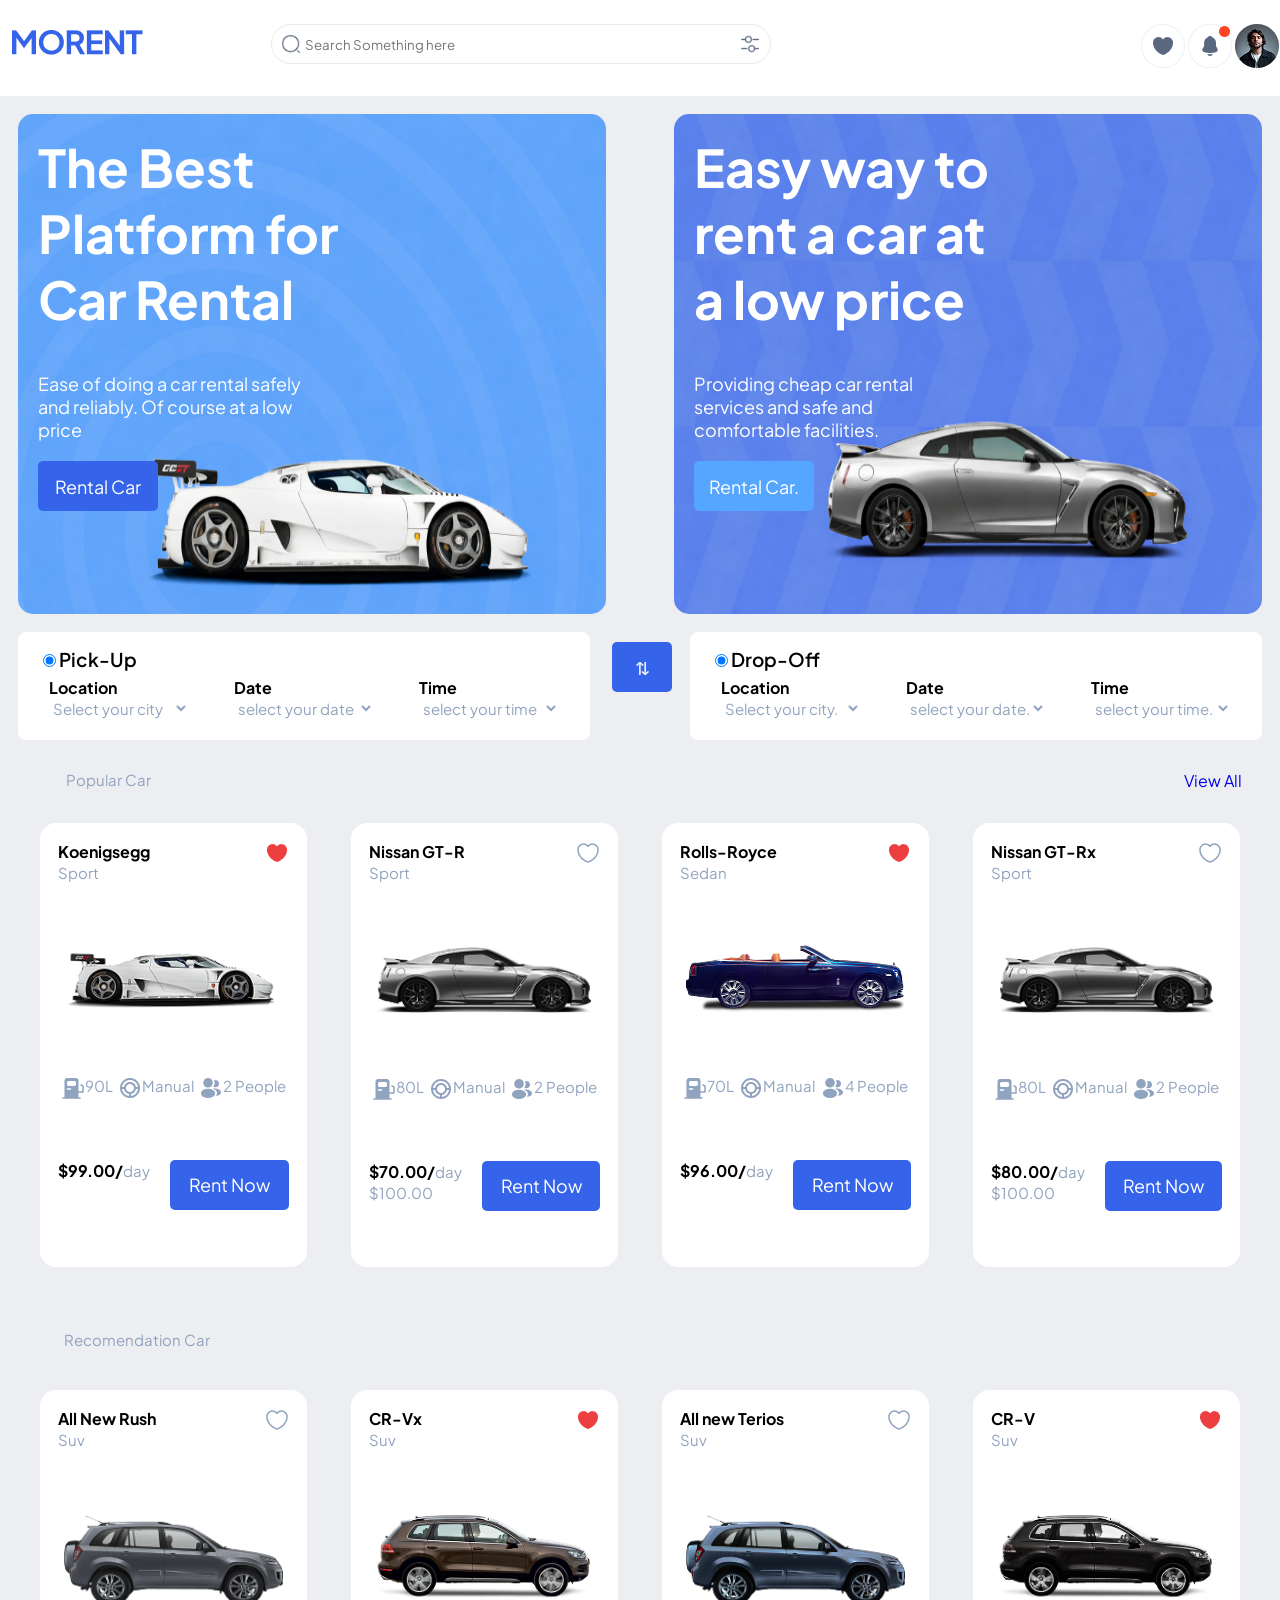
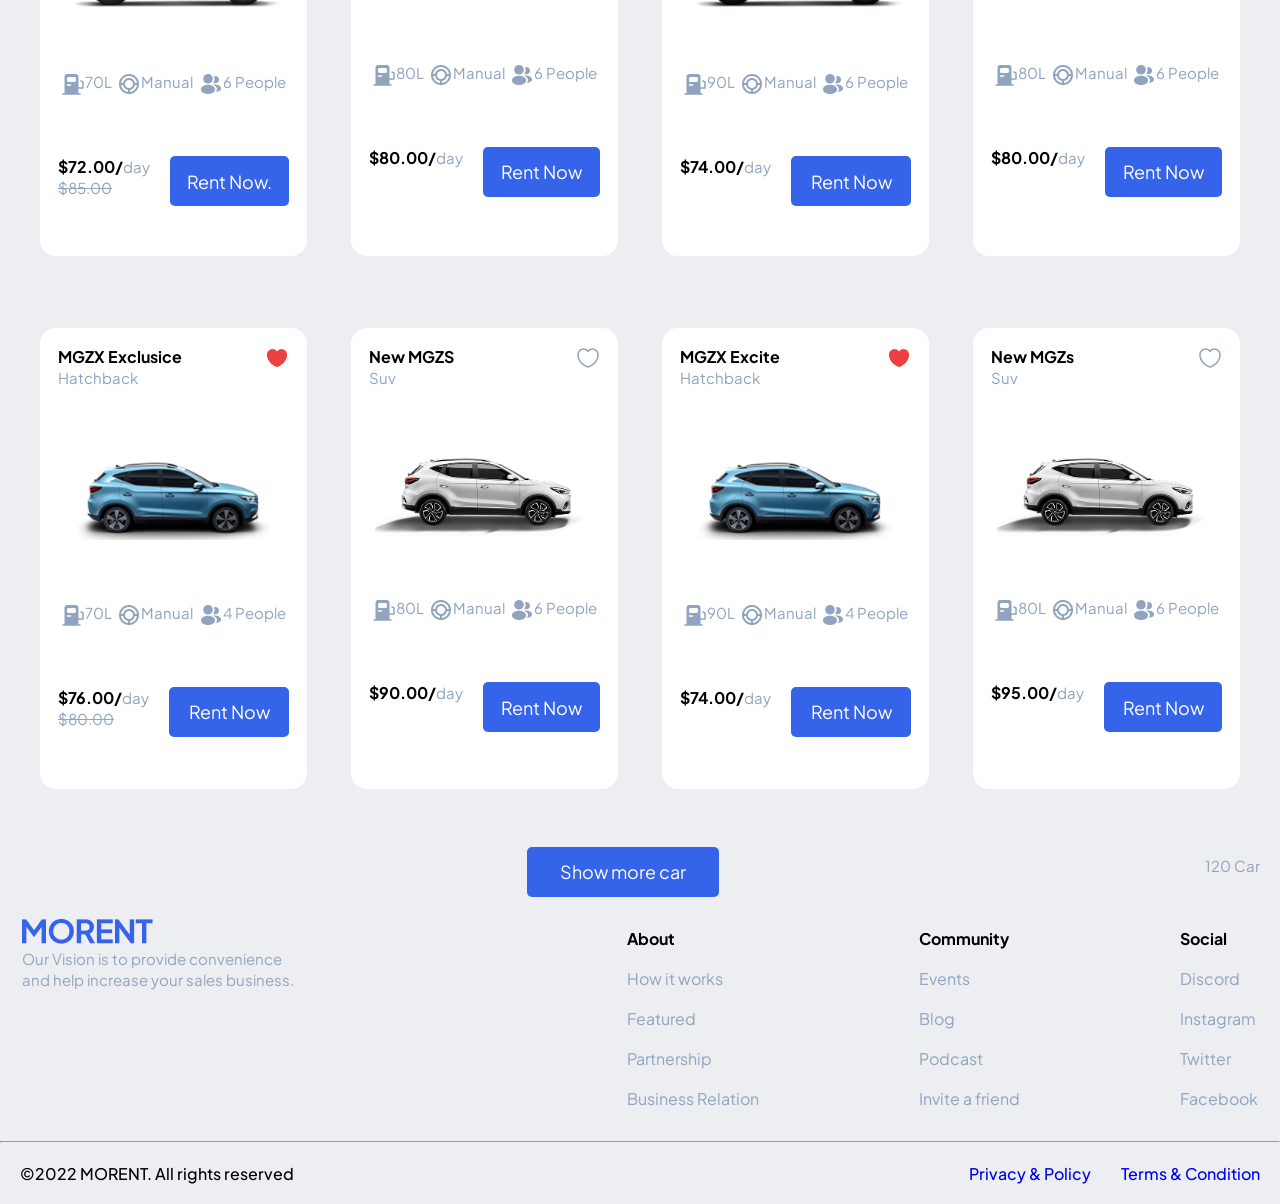
==== index.html @ da480f61 "Adjust mobile logo size and refine layout dimensions for better responsiveness" ====
<!DOCTYPE html>
<html lang="en-us">

<head>
    <meta charset="UTF-8">
    <meta name="viewport" content="width=device-width, initial-scale=1.0">
    <title>Home Car rent</title>
    <link rel="stylesheet" href="styles/style.css">
    <link rel="shortcut icon" href="assets/images/car.png" type="image/png">
</head>

<body>
    <header class="normal-header">
        <div class="logo-container">
            <img src="assets/images/Logo.png" alt="Morrent Logo" height="52%">
            <form action="" class="xform">
                <label for="gsearch"></label>
                <input type="search" class="searchx" name="search" placeholder="Search Something here">
            </form>
        </div>
        <div class="headersubpro">
            <img src="assets/images/Likex.png" alt=" Like icon" class="imgh1">
            <img src="assets/images/Notification.png" alt="Notification icon" class="imgh2">
            <img src="assets/images/Profil.png" alt="Profile icon">
        </div>
    </header>

    <header class="mobile-header">
        <div class="mobile-logo">
            <img src="assets/images/Logo.png" alt="Morrent Logo">
            <img src="assets/images/Profil.png" alt="Profile icon" width="30px">
        </div>
        <form action="" class="xform mobileheadersearch" title="This is for mobile header">
            <label for="gsearch"></label>
            <input type="search" class="searchx" name="search" placeholder="Search Something here">
        </form>

    </header>

    <main>
        <section class="section1">
            <div class="sec1a similar">
                <h3>The Best Platform for Car Rental</h3>
                <p>Ease of doing a car rental safely and reliably. Of course at a low price</p>
                <button type="button">Rental Car</button>
            </div>
            <div class="sec1b similar">
                <h3>Easy way to rent a car at a low price</h3>
                <p>Providing cheap car rental services and safe and comfortable facilities.</p>
                <button type="button">Rental Car.</button>
            </div>
        </section>
        <section class="section2">
            <div class="pickup">
                <form action="">
                    <input type="radio" name="pick-up" id="pickup" checked>
                    <label for="pickup" class="pickdesgn">Pick-Up</label>
                </form>
                <div class="sec2ai">
                    <div class="location">
                        <form action="">
                            <label for="location"><b>Location</b></label><br>
                            <select name="city" class="picklocation" title="pick-up city">
                                <option value="city">Select your city </option>
                                <option value="yde">Yaounde</option>
                                <option value="bda">Bamenda</option>
                                <option value="dla">Douala</option>
                                <option value="eb">Ebolowa</option>
                            </select>
                        </form>
                    </div>
                    <div class="date">
                        <form action="">
                            <label for="date"><b>Date</b></label><br>
                            <select name="date" class="pickdate" title="pick-up date">
                                <option value="">select your date </option>
                            </select>
                        </form>
                    </div>
                    <div class="time">
                        <form action="">
                            <label for="date"><b>Time</b></label><br>
                            <select name="time" class="picktime" title="pick-up time">
                                <option value="">select your time</option>
                            </select>
                        </form>
                    </div>
                </div>
            </div>
            <div class="sec2switch">
                <button type="button">&#x21C5;</button>
            </div>
            <div class="drop-off" title="This is drop-off">
                <form action="">
                    <input type="radio" name="drop-off" id="drop-off" checked>
                    <label for="drop-off" class="pickdesgn">Drop-Off</label>
                </form>
                <div class="sec2aii">
                    <div class="location">
                        <form action="">
                            <label for="location"><b>Location</b></label><br>
                            <select name="city" class="picklocation" title="Drop-Off city">
                                <option value="city">Select your city.</option>
                                <option value="baf">Bafoussam</option>
                                <option value="mar">Maroua</option>
                                <option value="gar">Garoua</option>
                                <option value="buea">Buea</option>
                            </select>
                        </form>
                    </div>
                    <div class="dropfield">
                        <form action="">
                            <label for="date"><b>Date</b></label><br>
                            <select name="date" class="pickdate" title="Drop-Off date">
                                <option value="">select your date.</option>
                            </select>
                        </form>
                    </div>
                    <div class="dropfield">
                        <form action="">
                            <label for="date"><b>Time</b></label><br>
                            <select name="time" class="picktime" title="Drop-Off time">
                                <option value="">select your time.</option>
                            </select>
                        </form>
                    </div>
                </div>
            </div>
        </section>

        <section class="popularcars">
            <div class="popularheader">
                <p id="pop-header">Popular Car</p>
                <a href="#" target="_self" rel="noopener noreferrer">View All</a>
            </div>
            <div class="car-container">
                <div class="cardesign car-one">
                    <div class="carhdesign  carheader">
                        <p><b>Koenigsegg</b> <br> <span>Sport</span></p>
                        <img src="assets/images/heart.png" alt="heart icon" height="100%">
                    </div>
                    <img src="assets/images/cary.png" alt="Koenigsegg sport car" class="carimg">
                    <div class="carspec" title="Spesification for Koenigsegg sport car">
                        <div> <img src="assets/images/gas-station.png" alt="gas station for Koenigsegg sport car"><span>
                                90L</span></div>
                        <div><img src="assets/images/manualicon.png" alt="manual for Koenigsegg sport car"><span>
                                Manual</span>
                        </div>
                        <div><img src="assets/images/profile-2user.png"
                                alt="profile-user for Koenigsegg sport car"><span>2
                                People</span></div>
                    </div>
                    <div class="carprice">
                        <p><b>&dollar;99.00/</b><span>day</span></p>
                        <button type="button">Rent Now</button>
                    </div>
                </div>

                <div class="cardesign car-two">
                    <div class="carhdesign carheader-one">
                        <p><b>Nissan GT-R </b><br> <span>Sport</span></p>
                        <img src="assets/images/Like.png" alt="Like icon for Nissan Car" height="100%">
                    </div>
                    <img src="assets/images/Car (1).png" alt="Nissan GT-R sport car" class="carimg">
                    <div class="carspec" title="Spesification for Nissan GT-R car">
                        <div> <img src="assets/images/gas-station.png" alt="gas station for Nissan GT-R car"><span>
                                80L</span></div>
                        <div><img src="assets/images/manualicon.png" alt="manual for Nissan GT-R car"><span>
                                Manual</span>
                        </div>
                        <div><img src="assets/images/profile-2user.png" alt="profile-user for Nissan GT-R car"><span>2
                                People</span></div>
                    </div>
                    <div class="carprice" data-price="70">
                        <p><b>&dollar;70.00/</b><span>day <br> &dollar;100.00</span></p>
                        <button type="button">Rent Now</button>
                    </div>
                </div>

                <div class="cardesign car-three">
                    <div class="carhdesign carheader-three">
                        <p><b>Rolls-Royce</b> <br> <span>Sedan</span></p>
                        <img src="assets/images/heart.png" alt="heart icon" height="100%">
                    </div>
                    <img src="assets/images/Car.png" alt="Rolls-Royce car" class="carimg">
                    <div class="carspec" title="Spesification for Rolls-Royce car">
                        <div> <img src="assets/images/gas-station.png" alt="gas station for Rolls-Royce car"><span>
                                70L</span></div>
                        <div><img src="assets/images/manualicon.png" alt="manual for Rolls-Royce car"><span>
                                Manual</span>
                        </div>
                        <div><img src="assets/images/profile-2user.png" alt="profile-user for Rolls-Royce car"><span>4
                                People</span></div>
                    </div>
                    <div class="carprice">
                        <p><b>&dollar;96.00/</b><span>day</span></p>
                        <button type="button">Rent Now</button>
                    </div>
                </div>

                <div class="cardesign car-four">
                    <div class="carhdesign carheader-four">
                        <p><b>Nissan GT-Rx </b><br> <span>Sport</span></p>
                        <img src="assets/images/Like.png" alt="Like for x icon" height="100%">
                    </div>
                    <img src="assets/images/Car (1).png" alt="Nissan GT-Rx sport car" class="carimg">
                    <div class="carspec" title="Spesification for Nissan GT-Rx">
                        <div> <img src="assets/images/gas-station.png" alt="gas station for Nissan GT-Rx"><span>
                                80L</span></div>
                        <div><img src="assets/images/manualicon.png" alt="manual for Nissan GT-Rx"><span>
                                Manual</span>
                        </div>
                        <div><img src="assets/images/profile-2user.png" alt="profile-user for Nissan GT-Rx"><span>2
                                People</span></div>
                    </div>
                    <div class="carprice" data-price="80">
                        <p><b>&dollar;80.00/</b><span>day <br> &dollar;100.00</span></p>
                        <button type="button">Rent Now</button>
                    </div>
                </div>

            </div>
        </section>

        <section class="recomendation-car">
            <p id="rec-header"><span>Recomendation Car</span></p>
            <div class="rec-carcontainer">
                <div class="cardesign car-five">
                    <div class="carhdesign carheader-five">
                        <p><b>All New Rush </b><br> <span>Suv</span></p>
                        <img src="assets/images/Like.png" alt="Like Rush Car" height="100%">
                    </div>
                    <div class="metax">
                        <img src="assets/images/Car (2).png" alt="All New Rush car" class="carimg">
                        <div class="carspec" title="Spesification for All New Rush">
                            <div> <img src="assets/images/gas-station.png" alt="gas station for All New Rush"><span>
                                    70L</span></div>
                            <div><img src="assets/images/manualicon.png" alt="manual for All New Rush"><span>
                                    Manual</span>
                            </div>
                            <div><img src="assets/images/profile-2user.png" alt="profile-user for All New Rush"><span>6
                                    People</span></div>
                        </div>
                    </div>

                    <div class="carprice">
                        <p><b>&dollar;72.00/</b><span>day <br><del>&dollar;85.00</del></span></p>
                        <button type="button">Rent Now.</button>
                    </div>
                </div>

                <div class="cardesign car-six">
                    <div class="carhdesign carheader-six">
                        <p><b>CR-Vx</b> <br> <span>Suv</span></p>
                        <img src="assets/images/heart.png" alt="Like CR-Vx Car" height="100%">
                    </div>
                    <div class="metax">
                        <img src="assets/images/Car (3).png" alt="CR-Vx car" class="carimg">
                        <div class="carspec" title="Spesification for CR-Vx">
                            <div> <img src="assets/images/gas-station.png" alt="gas station for CR-Vx"><span>
                                    80L</span></div>
                            <div><img src="assets/images/manualicon.png" alt="manual for CR-Vx"><span>
                                    Manual</span>
                            </div>
                            <div><img src="assets/images/profile-2user.png" alt="profile-user for CR-Vx"><span>6
                                    People</span></div>
                        </div>
                    </div>
                    <div class="carprice" data-price="80">
                        <p><b>&dollar;80.00/</b><span>day</span></p>
                        <button type="button">Rent Now</button>
                    </div>
                </div>

                <div class="cardesign car-seven">
                    <div class="carhdesign carheader-seven">
                        <p><b>All new Terios</b><br> <span>Suv</span></p>
                        <img src="assets/images/Like.png" alt="Like All New Terios Car" height="100%">
                    </div>
                    <div class="metax">
                        <img src="assets/images/Car (4).png" alt="CR-V car" class="carimg">
                        <div class="carspec" title="Spesification for All new Terios">
                            <div> <img src="assets/images/gas-station.png" alt="gas station for All new Terios"><span>
                                    90L</span></div>
                            <div><img src="assets/images/manualicon.png" alt="manual for All new Terios"><span>
                                    Manual</span>
                            </div>
                            <div><img src="assets/images/profile-2user.png"
                                    alt="profile-user for All new Terios"><span>6
                                    People</span></div>
                        </div>
                    </div>
                    <div class="carprice" data-price="74">
                        <p><b>&dollar;74.00/</b><span>day</span></p>
                        <button type="button">Rent Now</button>
                    </div>
                </div>

                <div class="cardesign car-eight">
                    <div class="carhdesign carheader-eight">
                        <p><b>CR-V </b><br> <span>Suv</span></p>
                        <img src="assets/images/heart.png" alt="Like Rush Car" height="100%">
                    </div>
                    <div class="metax">
                        <img src="assets/images/Car (5).png" alt="CR-V car" class="carimg">
                        <div class="carspec" title="Spesification for CR-V">
                            <div> <img src="assets/images/gas-station.png" alt="gas station for CR-V"><span>
                                    80L</span></div>
                            <div><img src="assets/images/manualicon.png" alt="manual for CR-V"><span>
                                    Manual</span>
                            </div>
                            <div><img src="assets/images/profile-2user.png" alt="profile-user for CR-V"><span>6
                                    People</span></div>
                        </div>
                    </div>
                    <div class="carprice">
                        <p><b>&dollar;80.00/</b><span>day</span></p>
                        <button type="button">Rent Now</button>
                    </div>
                </div>

                <div class="cardesign car-nine">
                    <div class="carhdesign carheader-nine">
                        <p><b>MGZX Exclusice</b> <br> <span>Hatchback</span></p>
                        <img src="assets/images/heart.png" alt="Like MGZX Car" height="100%">
                    </div>
                    <div class="metax">
                        <img src="assets/images/Car (6).png" alt="MGZX car" class="carimg">
                        <div class="carspec" title="Spesification for MGZX Exclusice">
                            <div> <img src="assets/images/gas-station.png" alt="gas station for MGZX Exclusice"><span>
                                    70L</span></div>
                            <div><img src="assets/images/manualicon.png" alt="manual for MGZX Exclusice"><span>
                                    Manual</span>
                            </div>
                            <div><img src="assets/images/profile-2user.png"
                                    alt="profile-user for MGZX Exclusice"><span>4
                                    People</span></div>
                        </div>
                    </div>
                    <div class="carprice">
                        <p><b>&dollar;76.00/</b><span>day <br><del>&dollar;80.00</del></span></p>
                        <button type="button">Rent Now</button>
                    </div>
                </div>

                <div class="cardesign car-ten">
                    <div class="carhdesign carheader-ten">
                        <p><b>New MGZS </b><br> <span>Suv</span></p>
                        <img src="assets/images/Like.png" alt="Like New MGZS Car" height="100%">
                    </div>
                    <div class="metax">
                        <img src="assets/images/Car (7).png" alt="New MGZS car" class="carimg">
                        <div class="carspec" title="Spesification for New MGZS">
                            <div> <img src="assets/images/gas-station.png" alt="gas station for New MGZS"><span>
                                    80L</span></div>
                            <div><img src="assets/images/manualicon.png" alt="manual for New MGZS"><span>
                                    Manual</span>
                            </div>
                            <div><img src="assets/images/profile-2user.png" alt="profile-user for New MGZS"><span>6
                                    People</span></div>
                        </div>
                    </div>
                    <div class="carprice" data-price="90">
                        <p><b>&dollar;90.00/</b><span>day</span></p>
                        <button type="button">Rent Now</button>
                    </div>
                </div>

                <div class="cardesign car-eleven">
                    <div class="carhdesign carheader-eleven">
                        <p><b>MGZX Excite</b><br> <span>Hatchback</span></p>
                        <img src="assets/images/heart.png" alt="Like MGZS excite Car" height="100%">
                    </div>
                    <div class="metax">
                        <img src="assets/images/Car (6).png" alt="MGZS excite car" class="carimg">
                        <div class="carspec" title="Spesification for MGZX Excite">
                            <div> <img src="assets/images/gas-station.png" alt="gas station for MGZX Excite"><span>
                                    90L</span></div>
                            <div><img src="assets/images/manualicon.png" alt="manual for MGZX Excite"><span>
                                    Manual</span>
                            </div>
                            <div><img src="assets/images/profile-2user.png" alt="profile-user for MGZX Excite"><span>4
                                    People</span></div>
                        </div>
                    </div>
                    <div class="carprice">
                        <p><b>&dollar;74.00/</b><span>day</span></p>
                        <button type="button">Rent Now</button>
                    </div>
                </div>

                <div class="cardesign car-twelve">
                    <div class="carhdesign carheader-twelve">
                        <p><b>New MGZs</b><br> <span>Suv</span></p>
                        <img src="assets/images/Like.png" alt="Like New MGZs Car" height="100%">
                    </div>
                    <div class="metax">
                        <img src="assets/images/Car (7).png" alt="New MGZs car" class="carimg">
                        <div class="carspec" title="Spesification for New MGZs">
                            <div> <img src="assets/images/gas-station.png" alt="gas station for New MGZs"><span>
                                    80L</span></div>
                            <div><img src="assets/images/manualicon.png" alt="manual for New MGZs"><span>
                                    Manual</span>
                            </div>
                            <div><img src="assets/images/profile-2user.png" alt="profile-user for New MGZs"><span>6
                                    People</span></div>
                        </div>
                    </div>

                    <div class="carprice" data-price="95">
                        <p><b>&dollar;95.00/</b><span>day</span></p>
                        <button type="button">Rent Now</button>
                    </div>
                </div>
            </div>

            <div class="showcars">
                <p></p>
                <button type="button" id="detail-btn">Show more car</button>
                <p><span>120 Car</span></p>
            </div>
        </section>
    </main>

    <footer>
        <section class="part1">
            <div class="icon">
                <img src="assets/images/Logo.png" alt="footer Morrent Logo">
                <p><span>Our Vision is to provide convenience <br> and help increase your sales business.</span></p>
            </div>
            <div class="footernav">
                <div class="about community">
                    <h4>About</h4>
                    <ul>
                        <li><a href="#">How it works</a></li>
                        <li><a href="#">Featured</a></li>
                        <li><a href="#">Partnership</a></li>
                        <li><a href="#">Business Relation</a></li>
                    </ul>
                </div>

                <div class="community">
                    <h4>Community</h4>
                    <ul>
                        <li><a href="#">Events</a></li>
                        <li><a href="#">Blog</a></li>
                        <li><a href="#">Podcast</a></li>
                        <li><a href="#">Invite a friend</a></li>
                    </ul>
                </div>

                <div class="social community">
                    <h4>Social</h4>
                    <ul>
                        <li><a href="#">Discord</a></li>
                        <li><a href="#">Instagram</a></li>
                        <li><a href="#">Twitter</a></li>
                        <li><a href="#">Facebook</a></li>
                    </ul>
                </div>
            </div>
        </section>
        <hr>
        <section class="last">
            <div class="copyright">
                <p>&copy;2022 MORENT. All rights reserved</p>
            </div>
            <div class="privacy" id="footerprivacy">
                <ul>
                    <li><a href="#">Privacy &amp; Policy</a></li>
                    <li><a href="#">Terms &amp; Condition</a></li>
                </ul>
            </div>
        </section>
        <section class="mobilecopyright">
             <div class="mcopy">
                <p>&copy;2022 MORENT. All rights reserved.</p>
            </div>
        </section>

    </footer>
</body>

</html>
---- styles/style.css ----
@import url("https://fonts.googleapis.com/css2?family=Plus+Jakarta+Sans:ital,wght@0,200..800;1,200..800&display=swap");

* {
  margin: 0;
  padding: 0;
  font-family: "Plus Jakarta Sans", sans-serif;
}

body {
  background-color: #eceef1;
}

.normal-header {
  background-color: #fff;
  display: flex;
  padding: 24px 12px;
  justify-content: space-between;
  position: fixed;
  width: 99%;
  top: 0;
}

.mobile-header {
  display: none;
  background-color: #fff;
  padding: 24px 12px;
  justify-content: space-between;
  position: fixed;
  width: 100%;
  top: 0;
}

a {
  text-decoration: none;
}

.logo-container {
  display: flex;
  gap: 8rem;
}

.logo-container img {
  margin-top: 6px;
  cursor: pointer;
}

.headersubpro img {
  cursor: pointer;
}

.searchx {
  width: 500px;
  background-image: url("../assets/images/search-normal.png"), url("../assets/images/filter.png");
  background-repeat: no-repeat, no-repeat;
  background-position: 9px center, right 10px center;
  background-size: 20px;
  height: 40px;
  padding: 15px 15px 15px 33px;
  border-radius: 70px;
  border: 1px solid #ece8e9;
}

main {
  margin-top: 6rem;
}

.section1 {
  display: flex;
  width: 100%;
  gap: 2rem;
  color: white;
}

.sec1a {
  background: url("../assets/images/avert.png") no-repeat;
}

.sec1b {
  background: url("../assets/images/advert.png") no-repeat;
}

.similar {
  background-size: 100% 100%;
  height: 500px;
  width: 50%;
  border-radius: 15px;
  margin: 18px;
}

.similar h3 {
  font-size: 52px;
  width: 54%;
  padding: 20px;
}

.similar p {
  width: 48%;
  font-size: 18px;
  padding: 20px;
}

button {
  font-size: 18px;
  background-color: #3563e9;
  border: none;
  border-radius: 5px;
  height: 50px;
  width: 120px;
  color: white;
  margin-left: 20px;
  cursor: pointer;
}

.sec2switch button {
  width: 60px;
  margin-top: 10px;
  margin-left: 4px;
}

.sec1b button {
  background-color: #54a6ff;
}

.section2 {
  display: flex;
  justify-content: space-between;
}

.sec2ai,
.sec2aii {
  display: flex;
  justify-content: space-between;
  padding: 6px;
}

.pickup,
.drop-off {
  background-color: #fff;
  border-radius: 8px;
  width: 45%;
  padding: 15px 25px;
  margin: 0 18px;
}

.pickdesgn {
  font-weight: 600;
  font-size: 19px;
}

.drop-off select,
.pickup select {
  border: none;
  background-color: #fff;
  color: #90a3bf;
  font-size: 15px;
  width: 140px;
}

span {
  color: #90a3bf;
  font-size: 15px;
}

.popularheader {
  display: flex;
  justify-content: space-between;
  margin: 30px 38px -8px 2px;
}

.popularheader p {
  color: #90a3bf;
  font-size: 15px;
}

.rec-carcontainer,
.car-container {
  display: grid;
  grid-template-columns: 25% 25% 25% 25%;
  margin: 18px;
}

#pop-header,
#rec-header {
  margin: 0 4rem;
}

.cardesign {
  background-color: #fff;
  margin: 22px;
  padding: 18px;
  border-radius: 16px;
  height: 80%;
}

.carhdesign {
  display: flex;
  justify-content: space-between;
}

.carprice {
  display: flex;
  justify-content: space-between;
  padding: 60px 0;
}

.carimg {
  display: grid;
  margin: auto;
  padding: 27% 0;
  width: 95%;
}

.carspec {
  display: flex;
  margin: auto;
  justify-content: space-between;
}

.carspec div {
  display: flex;
  margin: auto;
}

.showcars {
  margin: 0 20px;
  display: flex;
  justify-content: space-between;
}

#detail-btn {
  width: 12rem;
  margin-top: -8px;
}

footer .part1 {
  display: flex;
  margin: 22px;
  justify-content: space-between;
}

.footernav {
  display: flex;
  gap: 10rem;
  line-height: 40px;
}

li {
  list-style: none;
}

.community li a:active,
.community li a:hover,
.community li a:link,
.community li a:visited {
  color: #90a3bf;
}

footer .last {
  display: flex;
  justify-content: space-between;
  margin: 20px;
  font-weight: 500;
}

.privacy ul {
  display: flex;
  gap: 30px;
}

.privacy li a:active,
.privacy li a:visited {
  color: #000;
}

.mobilecopyright {
  display: none;
}

@media (max-width: 768px) {
  .normal-header,
  .copyright,
  .section1 .sec1b {
    display: none;
  }

  .mobile-logo {
    display: flex;
    justify-content: space-between;
    padding: 8px 18px;
  }

  .mobile-logo img {
    height: 20px;
    padding: 8px 0;
  }

  .mobile-header {
    display: inline;
    padding: 14px 8px;
  }

  .xform {
    display: flex;
    width: 100%;
    margin: auto;
    justify-content: center;
  }

  .searchx {
    width: 90%;
    border-radius: 8px;
  }

  .drop-off select,
  .pickup select,
  span {
    font-size: 14px;
  }

  .similar {
    height: 320px;
    width: 95%;
    border-radius: 15px;
    margin: 1 auto;
    margin-top: 3rem;
  }

  .similar h3 {
    font-size: 32px;
    line-height: 31px;
    width: 93%;
  }

  .similar p {
    font-size: 15px;
    width: 92%;
  }

  .section2 {
    display: grid;
    justify-content: center;
    width: 100%;
  }

  .pickup,
  .drop-off {
    border-radius: 8px;
    width: 92%;
    padding: 15px 12px;
    margin: 1px auto;
    overflow: hidden;
  }

  .sec2switch button {
    display: block;
    width: 60px;
    margin: auto;
  }

  footer .part1 {
    display: grid;
    margin: 22px;
  }

  .footernav {
    display: grid;
    grid-template-columns: 50% 50%;
    line-height: 30px;
    gap: 10px 30px;
  }

  .popularcars {
    width: 100%;
    overflow-x: scroll;
    height: 61vh;
    overflow-y: hidden;
  }

  .car-container {
    width: 1500px;
    overflow-x: scroll;
  }

  .car-container .cardesign {
    height: 75%;
  }

  .rec-carcontainer {
    display: grid;
    grid-template-columns: 100%;
  }

  .metax {
    display: grid;
    grid-template-columns: 70% 30%;
  }

  .rec-carcontainer .carspec {
    display: grid;
    gap: 8px;
    align-items: center;
  }

  .rec-carcontainer .carspec div {
    margin: 0;
  }

  .rec-carcontainer .cardesign {
    height: 70%;
  }

  .rec-carcontainer .carimg {
    padding: 7%;
  }

  #detail-btn {
    margin: -17px 0 10px 1px;
  }

  #footerprivacy ul {
    gap: 120px;
  }

  .mobilecopyright {
    display: flex;
    margin: 20px;
    font-weight: 500;
  }
}
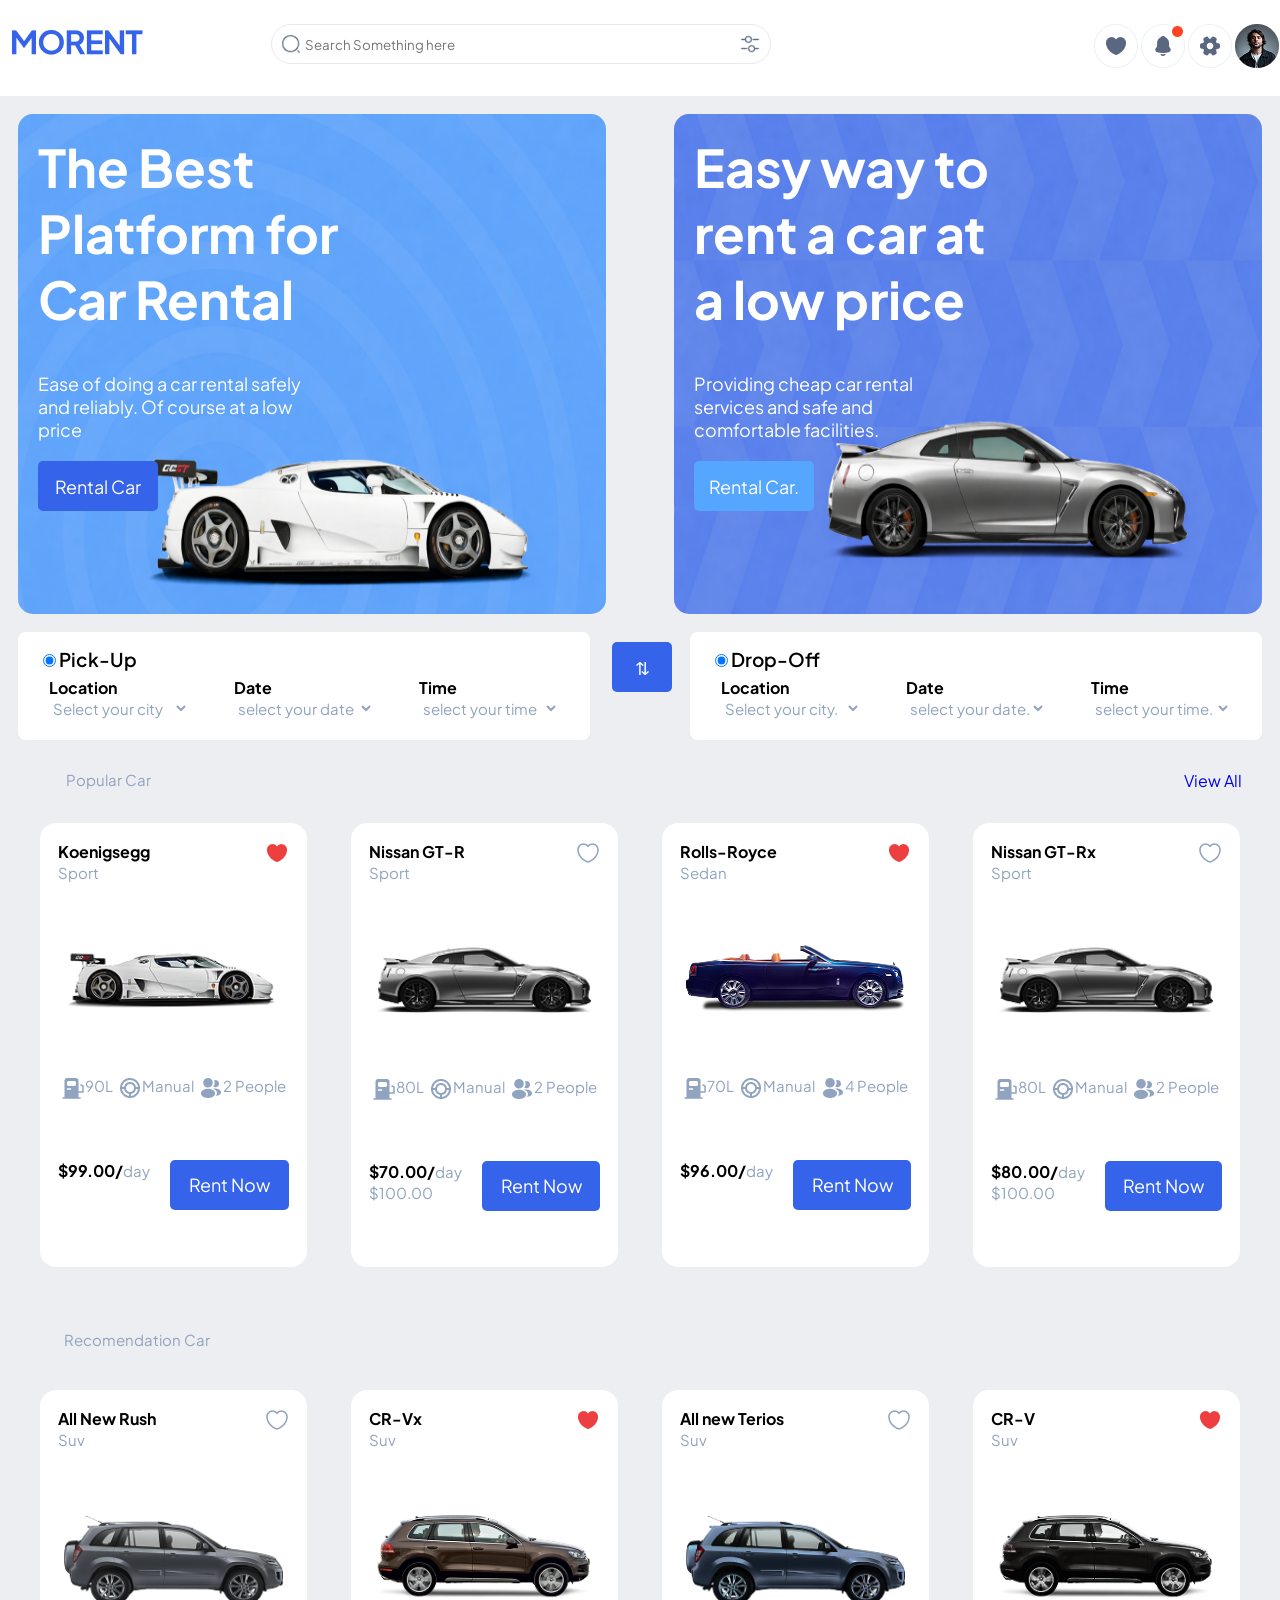
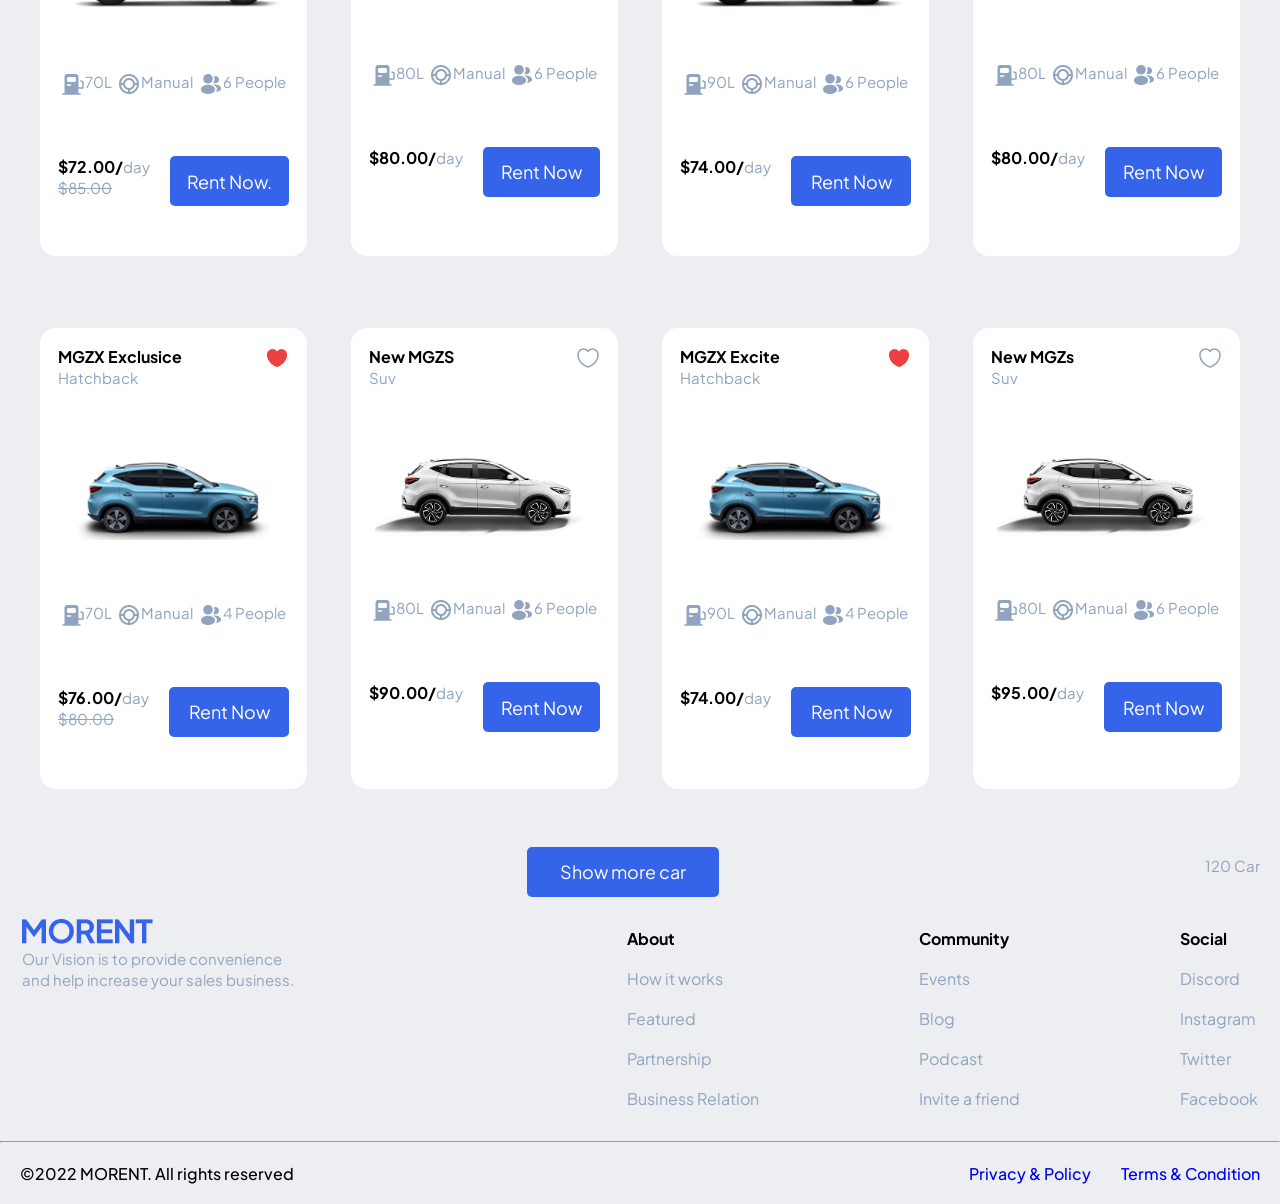
==== commit 2907ff54: "Add payment page, details and features associated with car rent" ====
--- a/index.html
+++ b/index.html
@@ -21,6 +21,7 @@
         <div class="headersubpro">
             <img src="assets/images/Likex.png" alt=" Like icon" class="imgh1">
             <img src="assets/images/Notification.png" alt="Notification icon" class="imgh2">
+            <img src="assets/images/Settings.png" alt="Setting icon">
             <img src="assets/images/Profil.png" alt="Profile icon">
         </div>
     </header>
@@ -28,7 +29,7 @@
     <header class="mobile-header">
         <div class="mobile-logo">
             <img src="assets/images/Logo.png" alt="Morrent Logo">
-            <img src="assets/images/Profil.png" alt="Profile icon" width="30px">
+            <img src="assets/images/Profil.png" alt="Profile icon" id="profileicons" width="30px">
         </div>
         <form action="" class="xform mobileheadersearch" title="This is for mobile header">
             <label for="gsearch"></label>
@@ -128,6 +129,10 @@
             </div>
         </section>
 
+        <div class="popularheader mobileview">
+            <p id="mobilehp">Popular Car.</p>
+            <a href="#" target="_self" rel="noopener noreferrer">View All.</a>
+        </div>
         <section class="popularcars">
             <div class="popularheader">
                 <p id="pop-header">Popular Car</p>
@@ -473,7 +478,7 @@
             </div>
         </section>
         <section class="mobilecopyright">
-             <div class="mcopy">
+            <div class="mcopy">
                 <p>&copy;2022 MORENT. All rights reserved.</p>
             </div>
         </section>
--- a/styles/style.css
+++ b/styles/style.css
@@ -180,7 +180,8 @@
 }
 
 #pop-header,
-#rec-header {
+#rec-header,
+#mobilehp {
   margin: 0 4rem;
 }
 
@@ -272,13 +273,15 @@
   color: #000;
 }
 
-.mobilecopyright {
+.mobilecopyright,
+.mobileview {
   display: none;
 }
 
 @media (max-width: 768px) {
   .normal-header,
   .copyright,
+  .popularheader,
   .section1 .sec1b {
     display: none;
   }
@@ -311,6 +314,12 @@
     border-radius: 8px;
   }
 
+  #profileicons {
+    height: 28px;
+    margin-top: -6px;
+    margin-right: 8px;
+  }
+
   .drop-off select,
   .pickup select,
   span {
@@ -318,7 +327,7 @@
   }
 
   .similar {
-    height: 320px;
+    height: 300px;
     width: 95%;
     border-radius: 15px;
     margin: 1 auto;
@@ -326,14 +335,14 @@
   }
 
   .similar h3 {
-    font-size: 32px;
+    font-size: 28px;
     line-height: 31px;
-    width: 93%;
+    width: 90%;
   }
 
   .similar p {
     font-size: 15px;
-    width: 92%;
+    width: 90%;
   }
 
   .section2 {
@@ -366,14 +375,25 @@
     display: grid;
     grid-template-columns: 50% 50%;
     line-height: 30px;
-    gap: 10px 30px;
+    gap: 10px 55px;
+    overflow: hidden;
   }
 
   .popularcars {
     width: 100%;
     overflow-x: scroll;
-    height: 61vh;
     overflow-y: hidden;
+    height: 505px;
+  }
+
+  #pop-header,
+  #rec-header,
+  #mobilehp {
+    margin: 0 2rem;
+  }
+
+  .mobileview {
+    display: flex;
   }
 
   .car-container {
@@ -383,6 +403,7 @@
 
   .car-container .cardesign {
     height: 75%;
+    width: 70%;
   }
 
   .rec-carcontainer {
@@ -392,7 +413,7 @@
 
   .metax {
     display: grid;
-    grid-template-columns: 70% 30%;
+    grid-template-columns: 70% 35%;
   }
 
   .rec-carcontainer .carspec {
@@ -418,7 +439,8 @@
   }
 
   #footerprivacy ul {
-    gap: 120px;
+    gap: 90px;
+    overflow: hidden;
   }
 
   .mobilecopyright {
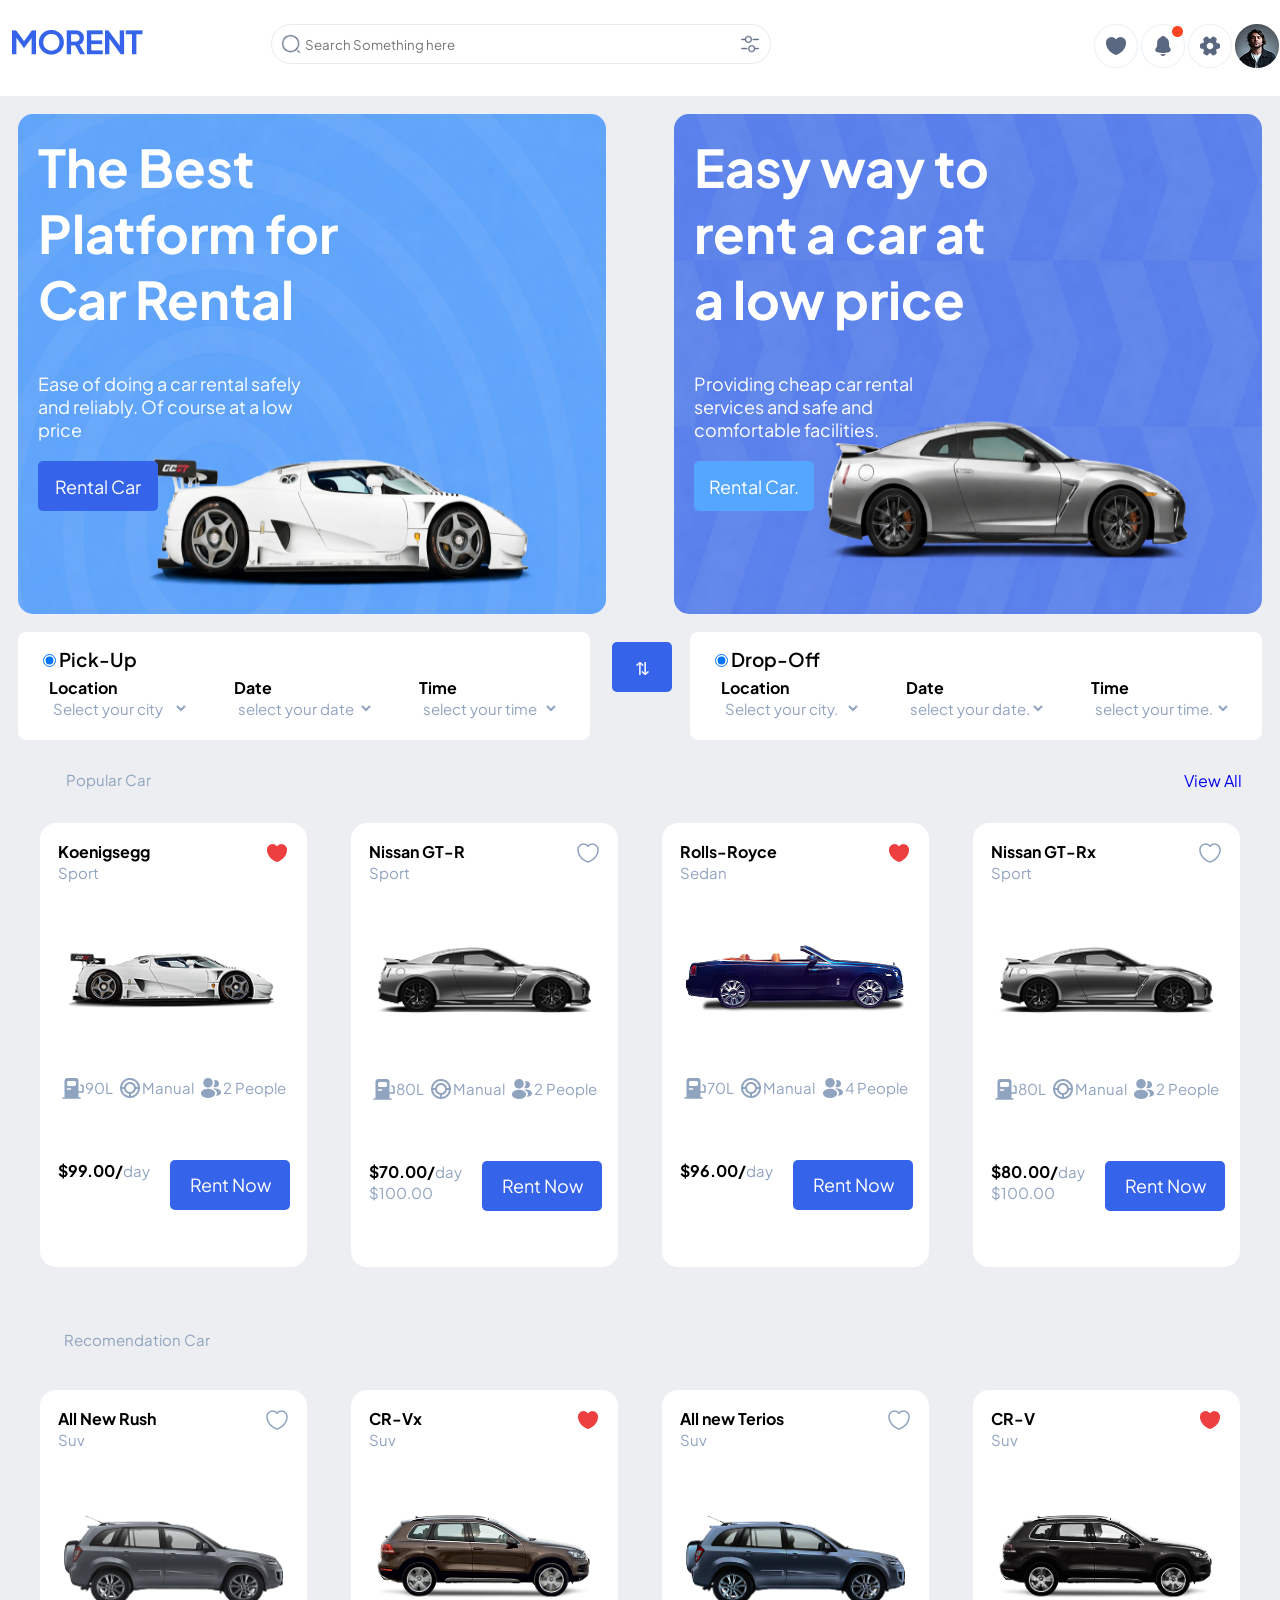
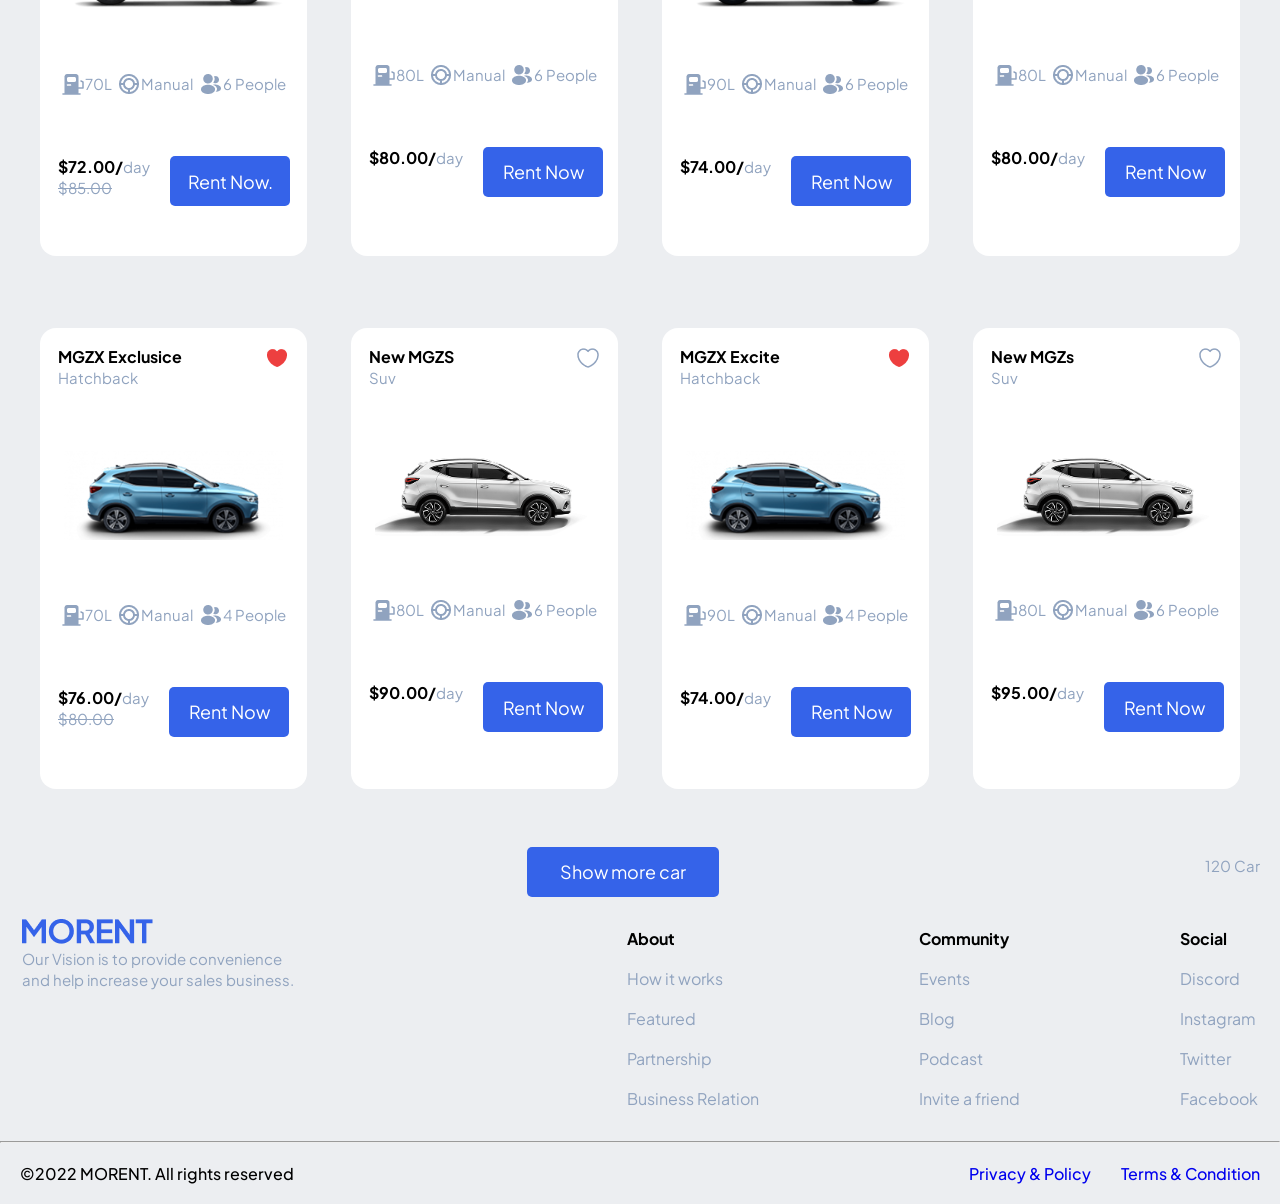
==== commit ac12dba0: "Update button element with link tags for navigation to payment page" ====
--- a/index.html
+++ b/index.html
@@ -43,12 +43,12 @@
             <div class="sec1a similar">
                 <h3>The Best Platform for Car Rental</h3>
                 <p>Ease of doing a car rental safely and reliably. Of course at a low price</p>
-                <button type="button">Rental Car</button>
-            </div>
+                <a href="Payment car rent/payment.html"><button type="button">Rental Car</button>
+            </div></a>
             <div class="sec1b similar">
                 <h3>Easy way to rent a car at a low price</h3>
                 <p>Providing cheap car rental services and safe and comfortable facilities.</p>
-                <button type="button">Rental Car.</button>
+                <a href="Payment car rent/payment.html"><button type="button">Rental Car.</button></a>
             </div>
         </section>
         <section class="section2">
@@ -153,11 +153,12 @@
                         </div>
                         <div><img src="assets/images/profile-2user.png"
                                 alt="profile-user for Koenigsegg sport car"><span>2
-                                People</span></div>
+                                People</span>
+                        </div>
                     </div>
                     <div class="carprice">
                         <p><b>&dollar;99.00/</b><span>day</span></p>
-                        <button type="button">Rent Now</button>
+                        <a href="Payment car rent/payment.html"><button type="button">Rent Now</button></a>
                     </div>
                 </div>
 
@@ -178,7 +179,7 @@
                     </div>
                     <div class="carprice" data-price="70">
                         <p><b>&dollar;70.00/</b><span>day <br> &dollar;100.00</span></p>
-                        <button type="button">Rent Now</button>
+                        <a href="Payment car rent/payment.html"><button type="button">Rent Now</button></a>
                     </div>
                 </div>
 
@@ -199,7 +200,7 @@
                     </div>
                     <div class="carprice">
                         <p><b>&dollar;96.00/</b><span>day</span></p>
-                        <button type="button">Rent Now</button>
+                        <a href="Payment car rent/payment.html"><button type="button">Rent Now</button></a>
                     </div>
                 </div>
 
@@ -220,7 +221,7 @@
                     </div>
                     <div class="carprice" data-price="80">
                         <p><b>&dollar;80.00/</b><span>day <br> &dollar;100.00</span></p>
-                        <button type="button">Rent Now</button>
+                        <a href="Payment car rent/payment.html"><button type="button">Rent Now</button></a>
                     </div>
                 </div>
 
@@ -250,7 +251,7 @@
 
                     <div class="carprice">
                         <p><b>&dollar;72.00/</b><span>day <br><del>&dollar;85.00</del></span></p>
-                        <button type="button">Rent Now.</button>
+                        <a href="Payment car rent/payment.html"><button type="button">Rent Now.</button></a>
                     </div>
                 </div>
 
@@ -273,7 +274,7 @@
                     </div>
                     <div class="carprice" data-price="80">
                         <p><b>&dollar;80.00/</b><span>day</span></p>
-                        <button type="button">Rent Now</button>
+                        <a href="Payment car rent/payment.html"><button type="button">Rent Now</button></a>
                     </div>
                 </div>
 
@@ -297,7 +298,7 @@
                     </div>
                     <div class="carprice" data-price="74">
                         <p><b>&dollar;74.00/</b><span>day</span></p>
-                        <button type="button">Rent Now</button>
+                        <a href="Payment car rent/payment.html"><button type="button">Rent Now</button></a>
                     </div>
                 </div>
 
@@ -320,7 +321,7 @@
                     </div>
                     <div class="carprice">
                         <p><b>&dollar;80.00/</b><span>day</span></p>
-                        <button type="button">Rent Now</button>
+                        <a href="Payment car rent/payment.html"><button type="button">Rent Now</button></a>
                     </div>
                 </div>
 
@@ -344,7 +345,7 @@
                     </div>
                     <div class="carprice">
                         <p><b>&dollar;76.00/</b><span>day <br><del>&dollar;80.00</del></span></p>
-                        <button type="button">Rent Now</button>
+                        <a href="Payment car rent/payment.html"><button type="button">Rent Now</button></a>
                     </div>
                 </div>
 
@@ -367,7 +368,7 @@
                     </div>
                     <div class="carprice" data-price="90">
                         <p><b>&dollar;90.00/</b><span>day</span></p>
-                        <button type="button">Rent Now</button>
+                        <a href="Payment car rent/payment.html"><button type="button">Rent Now</button></a>
                     </div>
                 </div>
 
@@ -390,7 +391,7 @@
                     </div>
                     <div class="carprice">
                         <p><b>&dollar;74.00/</b><span>day</span></p>
-                        <button type="button">Rent Now</button>
+                        <a href="Payment car rent/payment.html"><button type="button">Rent Now</button></a>
                     </div>
                 </div>
 
@@ -414,7 +415,7 @@
 
                     <div class="carprice" data-price="95">
                         <p><b>&dollar;95.00/</b><span>day</span></p>
-                        <button type="button">Rent Now</button>
+                        <a href="Payment car rent/payment.html"><button type="button">Rent Now</button></a>
                     </div>
                 </div>
             </div>
--- a/styles/style.css
+++ b/styles/style.css
@@ -222,6 +222,10 @@
   margin: auto;
 }
 
+.carspec div span {
+  margin: 2px auto;
+}
+
 .showcars {
   margin: 0 20px;
   display: flex;
@@ -403,7 +407,7 @@
 
   .car-container .cardesign {
     height: 75%;
-    width: 70%;
+    width: 65%;
   }
 
   .rec-carcontainer {
@@ -428,6 +432,10 @@
 
   .rec-carcontainer .cardesign {
     height: 70%;
+    width: 90%;
+    margin: auto;
+    margin-left: -6px;
+    padding: 22px;
   }
 
   .rec-carcontainer .carimg {
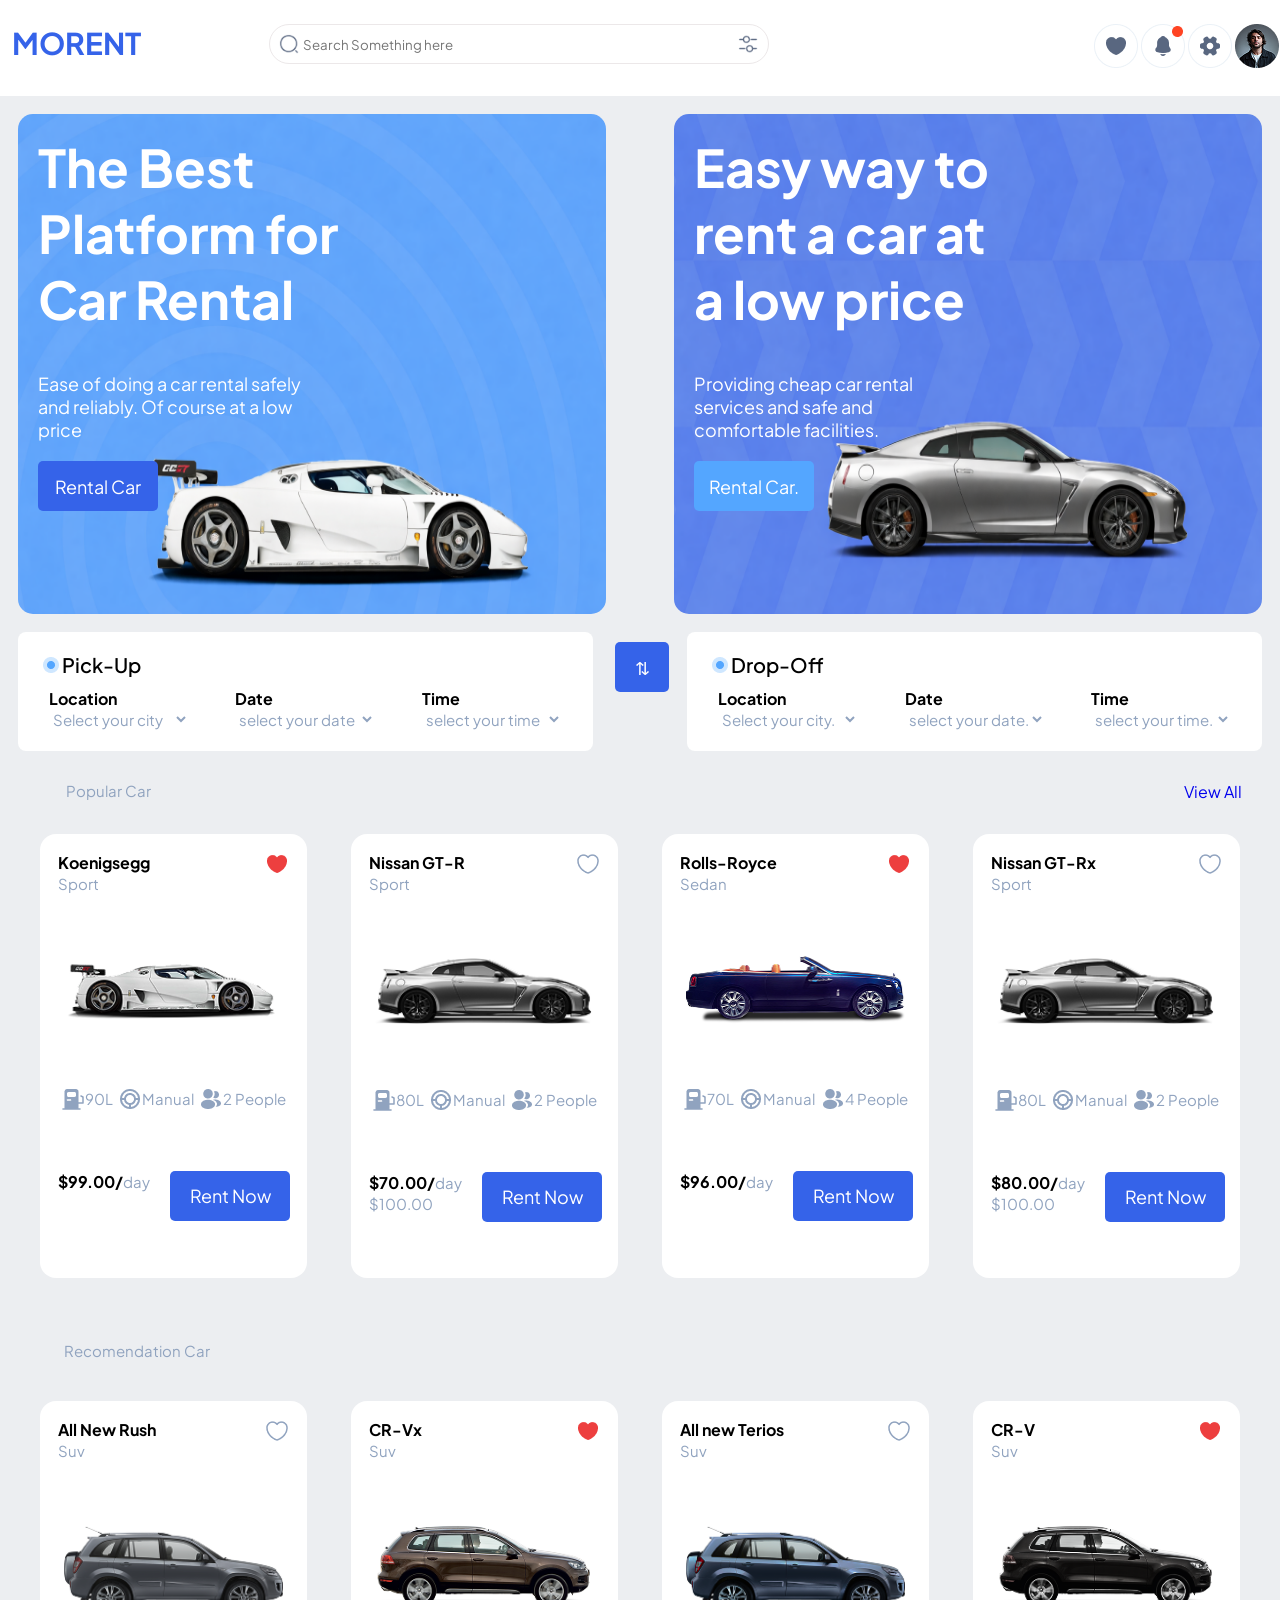
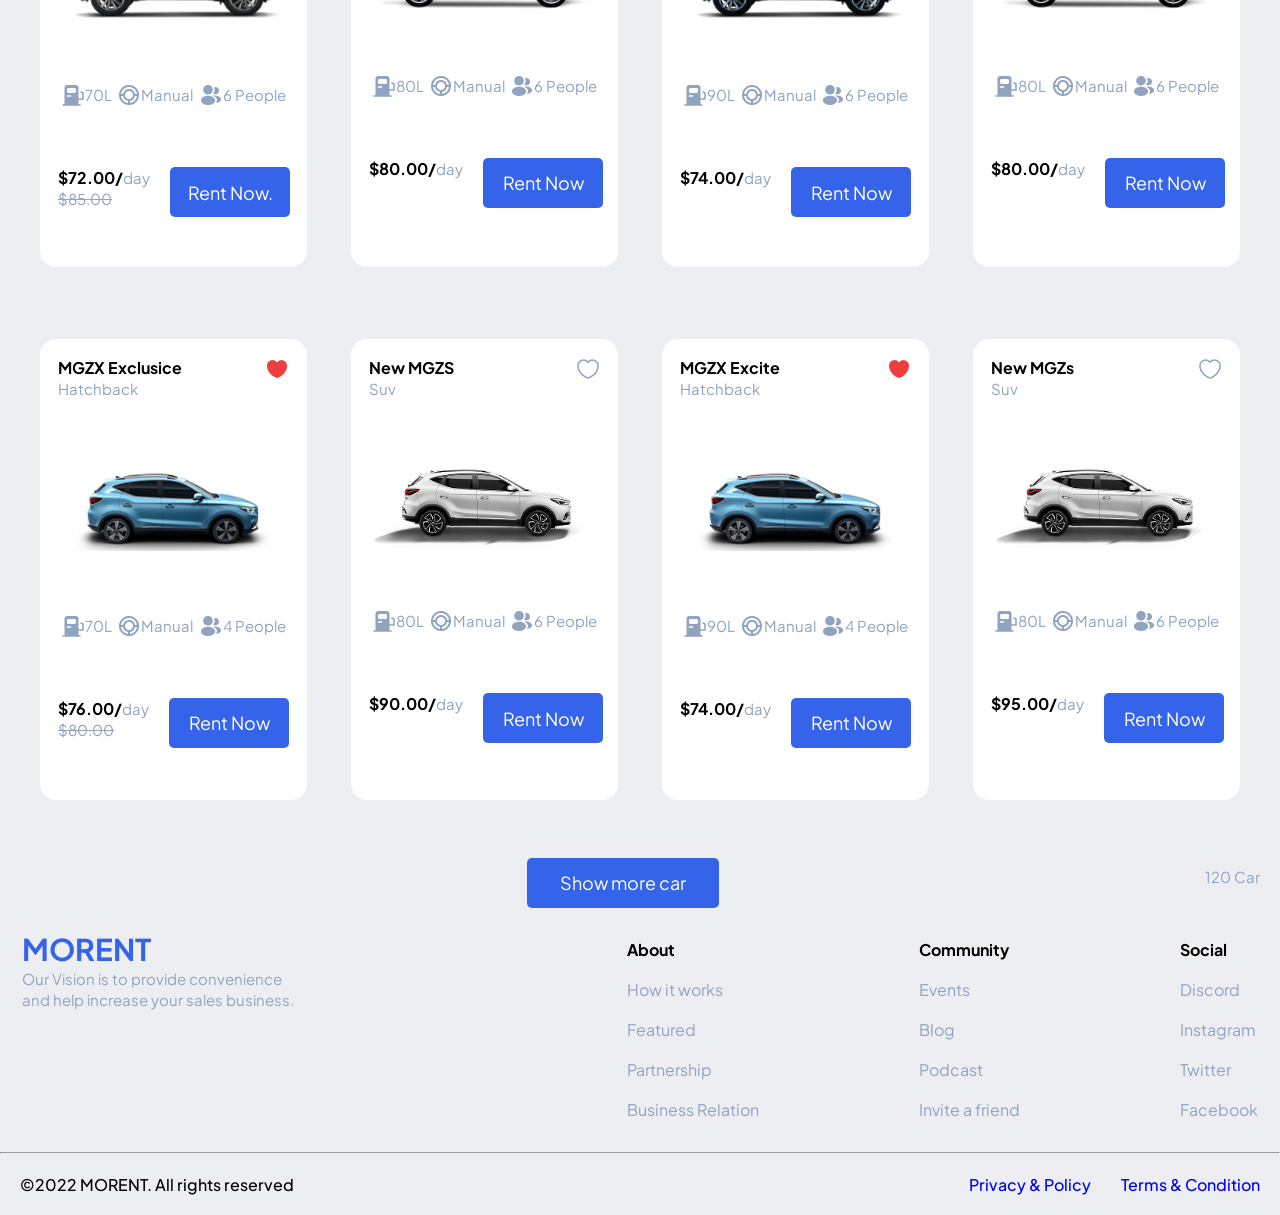
==== commit 48b9ea13: "most HTML tags changed to make the hmtl Semantic and Refactor logo elements to use text instead of i" ====
--- a/index.html
+++ b/index.html
@@ -12,7 +12,7 @@
 <body>
     <header class="normal-header">
         <div class="logo-container">
-            <img src="assets/images/Logo.png" alt="Morrent Logo" height="52%">
+            <h1 class="morent-logo">MORENT</h1>
             <form action="" class="xform">
                 <label for="gsearch"></label>
                 <input type="search" class="searchx" name="search" placeholder="Search Something here">
@@ -28,105 +28,88 @@
 
     <header class="mobile-header">
         <div class="mobile-logo">
-            <img src="assets/images/Logo.png" alt="Morrent Logo">
+            <h1 class="morent-logo">MORENT</h1>
             <img src="assets/images/Profil.png" alt="Profile icon" id="profileicons" width="30px">
         </div>
         <form action="" class="xform mobileheadersearch" title="This is for mobile header">
             <label for="gsearch"></label>
             <input type="search" class="searchx" name="search" placeholder="Search Something here">
         </form>
-
     </header>
 
     <main>
         <section class="section1">
-            <div class="sec1a similar">
+            <article class="sec1a similar">
                 <h3>The Best Platform for Car Rental</h3>
                 <p>Ease of doing a car rental safely and reliably. Of course at a low price</p>
-                <a href="Payment car rent/payment.html"><button type="button">Rental Car</button>
-            </div></a>
-            <div class="sec1b similar">
+                <a href="Payment car rent/payment.html" title="Rent Car"><button type="button">Rental Car</button></a>
+            </article>
+            <article class="sec1b similar">
                 <h3>Easy way to rent a car at a low price</h3>
                 <p>Providing cheap car rental services and safe and comfortable facilities.</p>
-                <a href="Payment car rent/payment.html"><button type="button">Rental Car.</button></a>
-            </div>
+                <a href="Payment car rent/payment.html" title="Rent Car."><button type="button">Rental Car.</button></a>
+            </article>
         </section>
         <section class="section2">
-            <div class="pickup">
-                <form action="">
-                    <input type="radio" name="pick-up" id="pickup" checked>
-                    <label for="pickup" class="pickdesgn">Pick-Up</label>
-                </form>
+            <article class="pickup">
+                <img src="../assets/images/mark.png" alt="This is a mark pickup icon"> <span
+                    class="pickdrop">Pick-Up</span>
                 <div class="sec2ai">
-                    <div class="location">
-                        <form action="">
-                            <label for="location"><b>Location</b></label><br>
-                            <select name="city" class="picklocation" title="pick-up city">
-                                <option value="city">Select your city </option>
-                                <option value="yde">Yaounde</option>
-                                <option value="bda">Bamenda</option>
-                                <option value="dla">Douala</option>
-                                <option value="eb">Ebolowa</option>
-                            </select>
-                        </form>
-                    </div>
-                    <div class="date">
-                        <form action="">
-                            <label for="date"><b>Date</b></label><br>
-                            <select name="date" class="pickdate" title="pick-up date">
-                                <option value="">select your date </option>
-                            </select>
-                        </form>
-                    </div>
-                    <div class="time">
-                        <form action="">
-                            <label for="date"><b>Time</b></label><br>
-                            <select name="time" class="picktime" title="pick-up time">
-                                <option value="">select your time</option>
-                            </select>
-                        </form>
-                    </div>
+                    <form action="" class="location">
+                        <label for="location"><b>Location</b></label><br>
+                        <select name="city" class="picklocation" title="pick-up city">
+                            <option value="city">Select your city </option>
+                            <option value="yde">Yaounde</option>
+                            <option value="bda">Bamenda</option>
+                            <option value="dla">Douala</option>
+                            <option value="eb">Ebolowa</option>
+                        </select>
+                    </form>
+                    <form action="" class="date">
+                        <label for="date"><b>Date</b></label><br>
+                        <select name="date" class="pickdate" title="pick-up date">
+                            <option value="">select your date </option>
+                        </select>
+                    </form>
+                    <form action="" class="time">
+                        <label for="date"><b>Time</b></label><br>
+                        <select name="time" class="picktime" title="pick-up time">
+                            <option value="">select your time</option>
+                        </select>
+                    </form>
                 </div>
-            </div>
-            <div class="sec2switch">
-                <button type="button">&#x21C5;</button>
-            </div>
-            <div class="drop-off" title="This is drop-off">
-                <form action="">
-                    <input type="radio" name="drop-off" id="drop-off" checked>
-                    <label for="drop-off" class="pickdesgn">Drop-Off</label>
-                </form>
-                <div class="sec2aii">
-                    <div class="location">
-                        <form action="">
-                            <label for="location"><b>Location</b></label><br>
-                            <select name="city" class="picklocation" title="Drop-Off city">
-                                <option value="city">Select your city.</option>
-                                <option value="baf">Bafoussam</option>
-                                <option value="mar">Maroua</option>
-                                <option value="gar">Garoua</option>
-                                <option value="buea">Buea</option>
-                            </select>
-                        </form>
-                    </div>
-                    <div class="dropfield">
-                        <form action="">
-                            <label for="date"><b>Date</b></label><br>
-                            <select name="date" class="pickdate" title="Drop-Off date">
-                                <option value="">select your date.</option>
-                            </select>
-                        </form>
-                    </div>
-                    <div class="dropfield">
-                        <form action="">
-                            <label for="date"><b>Time</b></label><br>
-                            <select name="time" class="picktime" title="Drop-Off time">
-                                <option value="">select your time.</option>
-                            </select>
-                        </form>
-                    </div>
+            </article>
+
+            <button type="button" class="sec2switch">&#x21C5;</button>
+
+            <article class="drop-off" title="This is drop-off">
+                <img src="../assets/images/mark.png" alt="This is a mark pickup icon"> <span
+                    class="pickdrop">Drop-Off</span>
+                <div class="sec2aii" title="This is  details container to display flex">
+                    <form action="" class="location" title="This Drop-Off form">
+                        <label for="location"><b>Location</b></label><br>
+                        <select name="city" class="picklocation" title="Drop-Off city">
+                            <option value="city">Select your city.</option>
+                            <option value="baf">Bafoussam</option>
+                            <option value="mar">Maroua</option>
+                            <option value="gar">Garoua</option>
+                            <option value="buea">Buea</option>
+                        </select>
+                    </form>
+                    <form action="" class="dropfield">
+                        <label for="date"><b>Date</b></label><br>
+                        <select name="date" class="pickdate" title="Drop-Off date">
+                            <option value="">select your date.</option>
+                        </select>
+                    </form>
+                    <form action="" class="dropfield">
+                        <label for="date"><b>Time</b></label><br>
+                        <select name="time" class="picktime" title="Drop-Off time">
+                            <option value="">select your time.</option>
+                        </select>
+                    </form>
                 </div>
-            </div>
+            </article>
         </section>
 
         <div class="popularheader mobileview">
@@ -134,18 +117,18 @@
             <a href="#" target="_self" rel="noopener noreferrer">View All.</a>
         </div>
         <section class="popularcars">
-            <div class="popularheader">
+            <header class="popularheader">
                 <p id="pop-header">Popular Car</p>
                 <a href="#" target="_self" rel="noopener noreferrer">View All</a>
-            </div>
+            </header>
             <div class="car-container">
-                <div class="cardesign car-one">
-                    <div class="carhdesign  carheader">
+                <article class="cardesign car-one">
+                    <header class="carhdesign  carheader">
                         <p><b>Koenigsegg</b> <br> <span>Sport</span></p>
                         <img src="assets/images/heart.png" alt="heart icon" height="100%">
-                    </div>
+                    </header>
                     <img src="assets/images/cary.png" alt="Koenigsegg sport car" class="carimg">
-                    <div class="carspec" title="Spesification for Koenigsegg sport car">
+                    <section class="carspec" title="Spesification for Koenigsegg sport car">
                         <div> <img src="assets/images/gas-station.png" alt="gas station for Koenigsegg sport car"><span>
                                 90L</span></div>
                         <div><img src="assets/images/manualicon.png" alt="manual for Koenigsegg sport car"><span>
@@ -155,20 +138,21 @@
                                 alt="profile-user for Koenigsegg sport car"><span>2
                                 People</span>
                         </div>
-                    </div>
-                    <div class="carprice">
+                    </section>
+                    <footer class="carprice">
                         <p><b>&dollar;99.00/</b><span>day</span></p>
-                        <a href="Payment car rent/payment.html"><button type="button">Rent Now</button></a>
-                    </div>
-                </div>
-
-                <div class="cardesign car-two">
-                    <div class="carhdesign carheader-one">
+                        <a href="Payment car rent/payment.html"><button type="button" title="Rent Koenigsegg Car">Rent
+                                Now</button></a>
+                    </footer>
+                </article>
+
+                <article class="cardesign car-two">
+                    <header class="carhdesign carheader-one">
                         <p><b>Nissan GT-R </b><br> <span>Sport</span></p>
                         <img src="assets/images/Like.png" alt="Like icon for Nissan Car" height="100%">
-                    </div>
+                    </header>
                     <img src="assets/images/Car (1).png" alt="Nissan GT-R sport car" class="carimg">
-                    <div class="carspec" title="Spesification for Nissan GT-R car">
+                    <section class="carspec" title="Spesification for Nissan GT-R car">
                         <div> <img src="assets/images/gas-station.png" alt="gas station for Nissan GT-R car"><span>
                                 80L</span></div>
                         <div><img src="assets/images/manualicon.png" alt="manual for Nissan GT-R car"><span>
@@ -176,20 +160,21 @@
                         </div>
                         <div><img src="assets/images/profile-2user.png" alt="profile-user for Nissan GT-R car"><span>2
                                 People</span></div>
-                    </div>
-                    <div class="carprice" data-price="70">
+                    </section>
+                    <footer class="carprice" data-price="70">
                         <p><b>&dollar;70.00/</b><span>day <br> &dollar;100.00</span></p>
-                        <a href="Payment car rent/payment.html"><button type="button">Rent Now</button></a>
-                    </div>
-                </div>
-
-                <div class="cardesign car-three">
-                    <div class="carhdesign carheader-three">
+                        <a href="Payment car rent/payment.html"><button type="button" title="Rent Nissan GT-R Car">Rent
+                                Now</button></a>
+                    </footer>
+                </article>
+
+                <article class="cardesign car-three">
+                    <header class="carhdesign carheader-three">
                         <p><b>Rolls-Royce</b> <br> <span>Sedan</span></p>
                         <img src="assets/images/heart.png" alt="heart icon" height="100%">
-                    </div>
+                    </header>
                     <img src="assets/images/Car.png" alt="Rolls-Royce car" class="carimg">
-                    <div class="carspec" title="Spesification for Rolls-Royce car">
+                    <section class="carspec" title="Spesification for Rolls-Royce car">
                         <div> <img src="assets/images/gas-station.png" alt="gas station for Rolls-Royce car"><span>
                                 70L</span></div>
                         <div><img src="assets/images/manualicon.png" alt="manual for Rolls-Royce car"><span>
@@ -197,20 +182,21 @@
                         </div>
                         <div><img src="assets/images/profile-2user.png" alt="profile-user for Rolls-Royce car"><span>4
                                 People</span></div>
-                    </div>
-                    <div class="carprice">
+                    </section>
+                    <footer class="carprice">
                         <p><b>&dollar;96.00/</b><span>day</span></p>
-                        <a href="Payment car rent/payment.html"><button type="button">Rent Now</button></a>
-                    </div>
-                </div>
-
-                <div class="cardesign car-four">
-                    <div class="carhdesign carheader-four">
+                        <a href="Payment car rent/payment.html"><button type="button" title="Rent Rolls-Royce Car">Rent
+                                Now</button></a>
+                    </footer>
+                </article>
+
+                <article class="cardesign car-four">
+                    <header class="carhdesign carheader-four">
                         <p><b>Nissan GT-Rx </b><br> <span>Sport</span></p>
                         <img src="assets/images/Like.png" alt="Like for x icon" height="100%">
-                    </div>
+                    </header>
                     <img src="assets/images/Car (1).png" alt="Nissan GT-Rx sport car" class="carimg">
-                    <div class="carspec" title="Spesification for Nissan GT-Rx">
+                    <section class="carspec" title="Spesification for Nissan GT-Rx">
                         <div> <img src="assets/images/gas-station.png" alt="gas station for Nissan GT-Rx"><span>
                                 80L</span></div>
                         <div><img src="assets/images/manualicon.png" alt="manual for Nissan GT-Rx"><span>
@@ -218,25 +204,25 @@
                         </div>
                         <div><img src="assets/images/profile-2user.png" alt="profile-user for Nissan GT-Rx"><span>2
                                 People</span></div>
-                    </div>
-                    <div class="carprice" data-price="80">
+                    </section>
+                    <footer class="carprice" data-price="80">
                         <p><b>&dollar;80.00/</b><span>day <br> &dollar;100.00</span></p>
-                        <a href="Payment car rent/payment.html"><button type="button">Rent Now</button></a>
-                    </div>
-                </div>
-
+                        <a href="Payment car rent/payment.html"><button type="button" title="Rent Nissan GT-x Car">Rent
+                                Now</button></a>
+                    </footer>
+                </article>
             </div>
         </section>
 
         <section class="recomendation-car">
             <p id="rec-header"><span>Recomendation Car</span></p>
             <div class="rec-carcontainer">
-                <div class="cardesign car-five">
-                    <div class="carhdesign carheader-five">
+                <article class="cardesign car-five">
+                    <header class="carhdesign carheader-five">
                         <p><b>All New Rush </b><br> <span>Suv</span></p>
                         <img src="assets/images/Like.png" alt="Like Rush Car" height="100%">
-                    </div>
-                    <div class="metax">
+                    </header>
+                    <section class="metax">
                         <img src="assets/images/Car (2).png" alt="All New Rush car" class="carimg">
                         <div class="carspec" title="Spesification for All New Rush">
                             <div> <img src="assets/images/gas-station.png" alt="gas station for All New Rush"><span>
@@ -247,20 +233,21 @@
                             <div><img src="assets/images/profile-2user.png" alt="profile-user for All New Rush"><span>6
                                     People</span></div>
                         </div>
-                    </div>
-
-                    <div class="carprice">
+                    </section>
+
+                    <footer class="carprice">
                         <p><b>&dollar;72.00/</b><span>day <br><del>&dollar;85.00</del></span></p>
-                        <a href="Payment car rent/payment.html"><button type="button">Rent Now.</button></a>
-                    </div>
-                </div>
-
-                <div class="cardesign car-six">
-                    <div class="carhdesign carheader-six">
+                        <a href="Payment car rent/payment.html"><button type="button" title="Rent All New Rush Car">Rent
+                                Now.</button></a>
+                    </footer>
+                </article>
+
+                <article class="cardesign car-six">
+                    <header class="carhdesign carheader-six">
                         <p><b>CR-Vx</b> <br> <span>Suv</span></p>
                         <img src="assets/images/heart.png" alt="Like CR-Vx Car" height="100%">
-                    </div>
-                    <div class="metax">
+                    </header>
+                    <section class="metax">
                         <img src="assets/images/Car (3).png" alt="CR-Vx car" class="carimg">
                         <div class="carspec" title="Spesification for CR-Vx">
                             <div> <img src="assets/images/gas-station.png" alt="gas station for CR-Vx"><span>
@@ -271,19 +258,20 @@
                             <div><img src="assets/images/profile-2user.png" alt="profile-user for CR-Vx"><span>6
                                     People</span></div>
                         </div>
-                    </div>
-                    <div class="carprice" data-price="80">
+                    </section>
+                    <footer class="carprice" data-price="80">
                         <p><b>&dollar;80.00/</b><span>day</span></p>
-                        <a href="Payment car rent/payment.html"><button type="button">Rent Now</button></a>
-                    </div>
-                </div>
-
-                <div class="cardesign car-seven">
-                    <div class="carhdesign carheader-seven">
+                        <a href="Payment car rent/payment.html"><button type="button" title="Rent CR-V Car">Rent
+                                Now</button></a>
+                    </footer>
+                </article>
+
+                <article class="cardesign car-seven">
+                    <header class="carhdesign carheader-seven">
                         <p><b>All new Terios</b><br> <span>Suv</span></p>
                         <img src="assets/images/Like.png" alt="Like All New Terios Car" height="100%">
-                    </div>
-                    <div class="metax">
+                    </header>
+                    <section class="metax">
                         <img src="assets/images/Car (4).png" alt="CR-V car" class="carimg">
                         <div class="carspec" title="Spesification for All new Terios">
                             <div> <img src="assets/images/gas-station.png" alt="gas station for All new Terios"><span>
@@ -295,19 +283,20 @@
                                     alt="profile-user for All new Terios"><span>6
                                     People</span></div>
                         </div>
-                    </div>
-                    <div class="carprice" data-price="74">
+                    </section>
+                    <footer class="carprice" data-price="74">
                         <p><b>&dollar;74.00/</b><span>day</span></p>
-                        <a href="Payment car rent/payment.html"><button type="button">Rent Now</button></a>
-                    </div>
-                </div>
-
-                <div class="cardesign car-eight">
-                    <div class="carhdesign carheader-eight">
+                        <a href="Payment car rent/payment.html"><button type="button" title="Rent All new Terios">Rent
+                                Now</button></a>
+                    </footer>
+                </article>
+
+                <article class="cardesign car-eight">
+                    <header class="carhdesign carheader-eight">
                         <p><b>CR-V </b><br> <span>Suv</span></p>
                         <img src="assets/images/heart.png" alt="Like Rush Car" height="100%">
-                    </div>
-                    <div class="metax">
+                    </header>
+                    <section class="metax">
                         <img src="assets/images/Car (5).png" alt="CR-V car" class="carimg">
                         <div class="carspec" title="Spesification for CR-V">
                             <div> <img src="assets/images/gas-station.png" alt="gas station for CR-V"><span>
@@ -318,19 +307,20 @@
                             <div><img src="assets/images/profile-2user.png" alt="profile-user for CR-V"><span>6
                                     People</span></div>
                         </div>
-                    </div>
-                    <div class="carprice">
+                    </section>
+                    <footer class="carprice">
                         <p><b>&dollar;80.00/</b><span>day</span></p>
-                        <a href="Payment car rent/payment.html"><button type="button">Rent Now</button></a>
-                    </div>
-                </div>
-
-                <div class="cardesign car-nine">
-                    <div class="carhdesign carheader-nine">
+                        <a href="Payment car rent/payment.html"><button type="button" title="Rent CR-Vy Car">Rent
+                                Now</button></a>
+                    </footer>
+                </article>
+
+                <article class="cardesign car-nine">
+                    <header class="carhdesign carheader-nine">
                         <p><b>MGZX Exclusice</b> <br> <span>Hatchback</span></p>
                         <img src="assets/images/heart.png" alt="Like MGZX Car" height="100%">
-                    </div>
-                    <div class="metax">
+                    </header>
+                    <section class="metax">
                         <img src="assets/images/Car (6).png" alt="MGZX car" class="carimg">
                         <div class="carspec" title="Spesification for MGZX Exclusice">
                             <div> <img src="assets/images/gas-station.png" alt="gas station for MGZX Exclusice"><span>
@@ -342,19 +332,20 @@
                                     alt="profile-user for MGZX Exclusice"><span>4
                                     People</span></div>
                         </div>
-                    </div>
-                    <div class="carprice">
+                    </section>
+                    <footer class="carprice">
                         <p><b>&dollar;76.00/</b><span>day <br><del>&dollar;80.00</del></span></p>
-                        <a href="Payment car rent/payment.html"><button type="button">Rent Now</button></a>
-                    </div>
-                </div>
-
-                <div class="cardesign car-ten">
-                    <div class="carhdesign carheader-ten">
+                        <a href="Payment car rent/payment.html"><button type="button"
+                                title="Rent MGZX Exclusice car">Rent Now</button></a>
+                    </footer>
+                </article>
+
+                <article class="cardesign car-ten">
+                    <header class="carhdesign carheader-ten">
                         <p><b>New MGZS </b><br> <span>Suv</span></p>
                         <img src="assets/images/Like.png" alt="Like New MGZS Car" height="100%">
-                    </div>
-                    <div class="metax">
+                    </header>
+                    <section class="metax">
                         <img src="assets/images/Car (7).png" alt="New MGZS car" class="carimg">
                         <div class="carspec" title="Spesification for New MGZS">
                             <div> <img src="assets/images/gas-station.png" alt="gas station for New MGZS"><span>
@@ -365,19 +356,20 @@
                             <div><img src="assets/images/profile-2user.png" alt="profile-user for New MGZS"><span>6
                                     People</span></div>
                         </div>
-                    </div>
-                    <div class="carprice" data-price="90">
+                    </section>
+                    <footer class="carprice" data-price="90">
                         <p><b>&dollar;90.00/</b><span>day</span></p>
-                        <a href="Payment car rent/payment.html"><button type="button">Rent Now</button></a>
-                    </div>
-                </div>
-
-                <div class="cardesign car-eleven">
-                    <div class="carhdesign carheader-eleven">
+                        <a href="Payment car rent/payment.html"><button type="button" title="Rent New MFZS car">Rent
+                                Now</button></a>
+                    </footer>
+                </article>
+
+                <article class="cardesign car-eleven">
+                    <header class="carhdesign carheader-eleven">
                         <p><b>MGZX Excite</b><br> <span>Hatchback</span></p>
                         <img src="assets/images/heart.png" alt="Like MGZS excite Car" height="100%">
-                    </div>
-                    <div class="metax">
+                    </header>
+                    <section class="metax">
                         <img src="assets/images/Car (6).png" alt="MGZS excite car" class="carimg">
                         <div class="carspec" title="Spesification for MGZX Excite">
                             <div> <img src="assets/images/gas-station.png" alt="gas station for MGZX Excite"><span>
@@ -388,40 +380,44 @@
                             <div><img src="assets/images/profile-2user.png" alt="profile-user for MGZX Excite"><span>4
                                     People</span></div>
                         </div>
-                    </div>
-                    <div class="carprice">
+                    </section>
+                    <footer class="carprice">
                         <p><b>&dollar;74.00/</b><span>day</span></p>
-                        <a href="Payment car rent/payment.html"><button type="button">Rent Now</button></a>
-                    </div>
-                </div>
-
-                <div class="cardesign car-twelve">
-                    <div class="carhdesign carheader-twelve">
+                        <a href="Payment car rent/payment.html"><button type="button" title="Rent MGZX Excite car">Rent
+                                Now</button></a>
+                    </footer>
+                </article>
+
+                <article class="cardesign car-twelve">
+                    <header class="carhdesign carheader-twelve">
                         <p><b>New MGZs</b><br> <span>Suv</span></p>
                         <img src="assets/images/Like.png" alt="Like New MGZs Car" height="100%">
-                    </div>
-                    <div class="metax">
+                    </header>
+                    <section class="metax">
                         <img src="assets/images/Car (7).png" alt="New MGZs car" class="carimg">
                         <div class="carspec" title="Spesification for New MGZs">
                             <div> <img src="assets/images/gas-station.png" alt="gas station for New MGZs"><span>
-                                    80L</span></div>
+                                    80L</span>
+                            </div>
                             <div><img src="assets/images/manualicon.png" alt="manual for New MGZs"><span>
                                     Manual</span>
                             </div>
                             <div><img src="assets/images/profile-2user.png" alt="profile-user for New MGZs"><span>6
-                                    People</span></div>
-                        </div>
-                    </div>
-
-                    <div class="carprice" data-price="95">
+                                    People</span>
+                            </div>
+                        </div>
+                    </section>
+
+                    <footer class="carprice" data-price="95">
                         <p><b>&dollar;95.00/</b><span>day</span></p>
-                        <a href="Payment car rent/payment.html"><button type="button">Rent Now</button></a>
-                    </div>
-                </div>
+                        <a href="Payment car rent/payment.html"><button type="button" title="Rent New MGZs Car">Rent
+                                Now</button></a>
+                    </footer>
+                </article>
             </div>
 
             <div class="showcars">
-                <p></p>
+                <p> </p>
                 <button type="button" id="detail-btn">Show more car</button>
                 <p><span>120 Car</span></p>
             </div>
@@ -430,12 +426,12 @@
 
     <footer>
         <section class="part1">
-            <div class="icon">
-                <img src="assets/images/Logo.png" alt="footer Morrent Logo">
+            <article class="icon">
+                <h1 class="morent-logo">MORENT</h1>
                 <p><span>Our Vision is to provide convenience <br> and help increase your sales business.</span></p>
-            </div>
+            </article>
             <div class="footernav">
-                <div class="about community">
+                <nav class="about community">
                     <h4>About</h4>
                     <ul>
                         <li><a href="#">How it works</a></li>
@@ -443,9 +439,9 @@
                         <li><a href="#">Partnership</a></li>
                         <li><a href="#">Business Relation</a></li>
                     </ul>
-                </div>
-
-                <div class="community">
+                </nav>
+
+                <nav class="community">
                     <h4>Community</h4>
                     <ul>
                         <li><a href="#">Events</a></li>
@@ -453,9 +449,9 @@
                         <li><a href="#">Podcast</a></li>
                         <li><a href="#">Invite a friend</a></li>
                     </ul>
-                </div>
-
-                <div class="social community">
+                </nav>
+
+                <nav class="social community">
                     <h4>Social</h4>
                     <ul>
                         <li><a href="#">Discord</a></li>
@@ -463,27 +459,24 @@
                         <li><a href="#">Twitter</a></li>
                         <li><a href="#">Facebook</a></li>
                     </ul>
-                </div>
+                </nav>
             </div>
         </section>
         <hr>
         <section class="last">
-            <div class="copyright">
-                <p>&copy;2022 MORENT. All rights reserved</p>
-            </div>
-            <div class="privacy" id="footerprivacy">
+            <p class="copyright">&copy;2022 MORENT. All rights reserved</p>
+            <nav class="privacy" id="footerprivacy">
                 <ul>
                     <li><a href="#">Privacy &amp; Policy</a></li>
                     <li><a href="#">Terms &amp; Condition</a></li>
                 </ul>
-            </div>
+            </nav>
         </section>
         <section class="mobilecopyright">
             <div class="mcopy">
                 <p>&copy;2022 MORENT. All rights reserved.</p>
             </div>
         </section>
-
     </footer>
 </body>
 
--- a/styles/style.css
+++ b/styles/style.css
@@ -10,6 +10,11 @@
   background-color: #eceef1;
 }
 
+.morent-logo {
+  color: #3563e9;
+  font-size: 30px;
+}
+
 .normal-header {
   background-color: #fff;
   display: flex;
@@ -23,7 +28,6 @@
 .mobile-header {
   display: none;
   background-color: #fff;
-  padding: 24px 12px;
   justify-content: space-between;
   position: fixed;
   width: 100%;
@@ -111,7 +115,7 @@
   cursor: pointer;
 }
 
-.sec2switch button {
+.sec2switch {
   width: 60px;
   margin-top: 10px;
   margin-left: 4px;
@@ -131,6 +135,13 @@
   display: flex;
   justify-content: space-between;
   padding: 6px;
+}
+
+.pickdrop {
+  font-size: 20px;
+  color: black;
+  font-weight: 550;
+  line-height: 35px;
 }
 
 .pickup,
@@ -301,9 +312,14 @@
     padding: 8px 0;
   }
 
+  .sec2switch {
+    text-align: center;
+    margin: auto;
+  }
+
   .mobile-header {
     display: inline;
-    padding: 14px 8px;
+    padding: 12px 0;
   }
 
   .xform {
@@ -370,19 +386,6 @@
     margin: auto;
   }
 
-  footer .part1 {
-    display: grid;
-    margin: 22px;
-  }
-
-  .footernav {
-    display: grid;
-    grid-template-columns: 50% 50%;
-    line-height: 30px;
-    gap: 10px 55px;
-    overflow: hidden;
-  }
-
   .popularcars {
     width: 100%;
     overflow-x: scroll;
@@ -413,6 +416,7 @@
   .rec-carcontainer {
     display: grid;
     grid-template-columns: 100%;
+    gap: 30px;
   }
 
   .metax {
@@ -430,8 +434,13 @@
     margin: 0;
   }
 
+  .rec-carcontainer .carspec div span {
+    text-align: start;
+    margin: auto 4px;
+  }
+
   .rec-carcontainer .cardesign {
-    height: 70%;
+    height: 280px;
     width: 90%;
     margin: auto;
     margin-left: -6px;
@@ -442,12 +451,29 @@
     padding: 7%;
   }
 
+  .showcars {
+    margin-top: 34px;
+  }
+
   #detail-btn {
     margin: -17px 0 10px 1px;
   }
 
+  footer .part1 {
+    display: grid;
+    margin: 22px;
+  }
+
+  .footernav {
+    display: grid;
+    grid-template-columns: 100%;
+    line-height: 30px;
+    gap: 10px 55px;
+    overflow: hidden;
+  }
+
   #footerprivacy ul {
-    gap: 90px;
+    gap: 55px;
     overflow: hidden;
   }
 
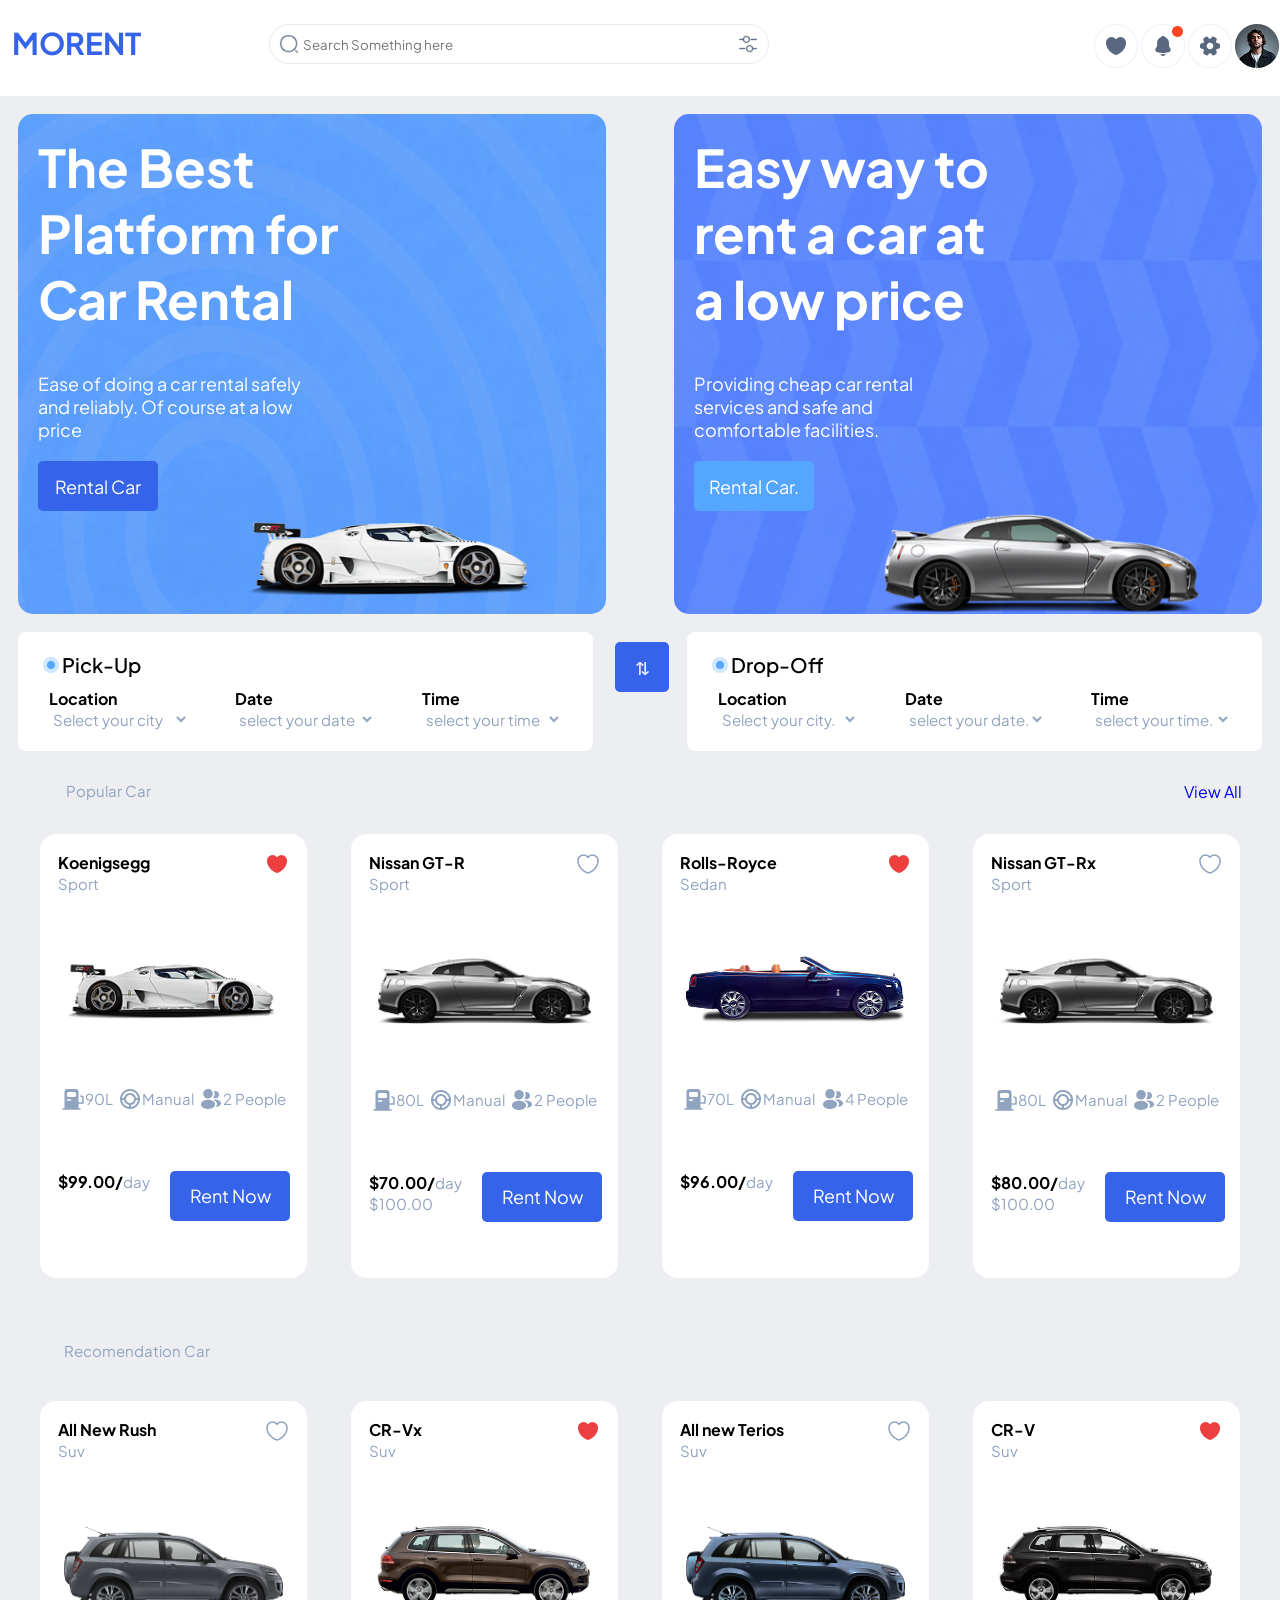
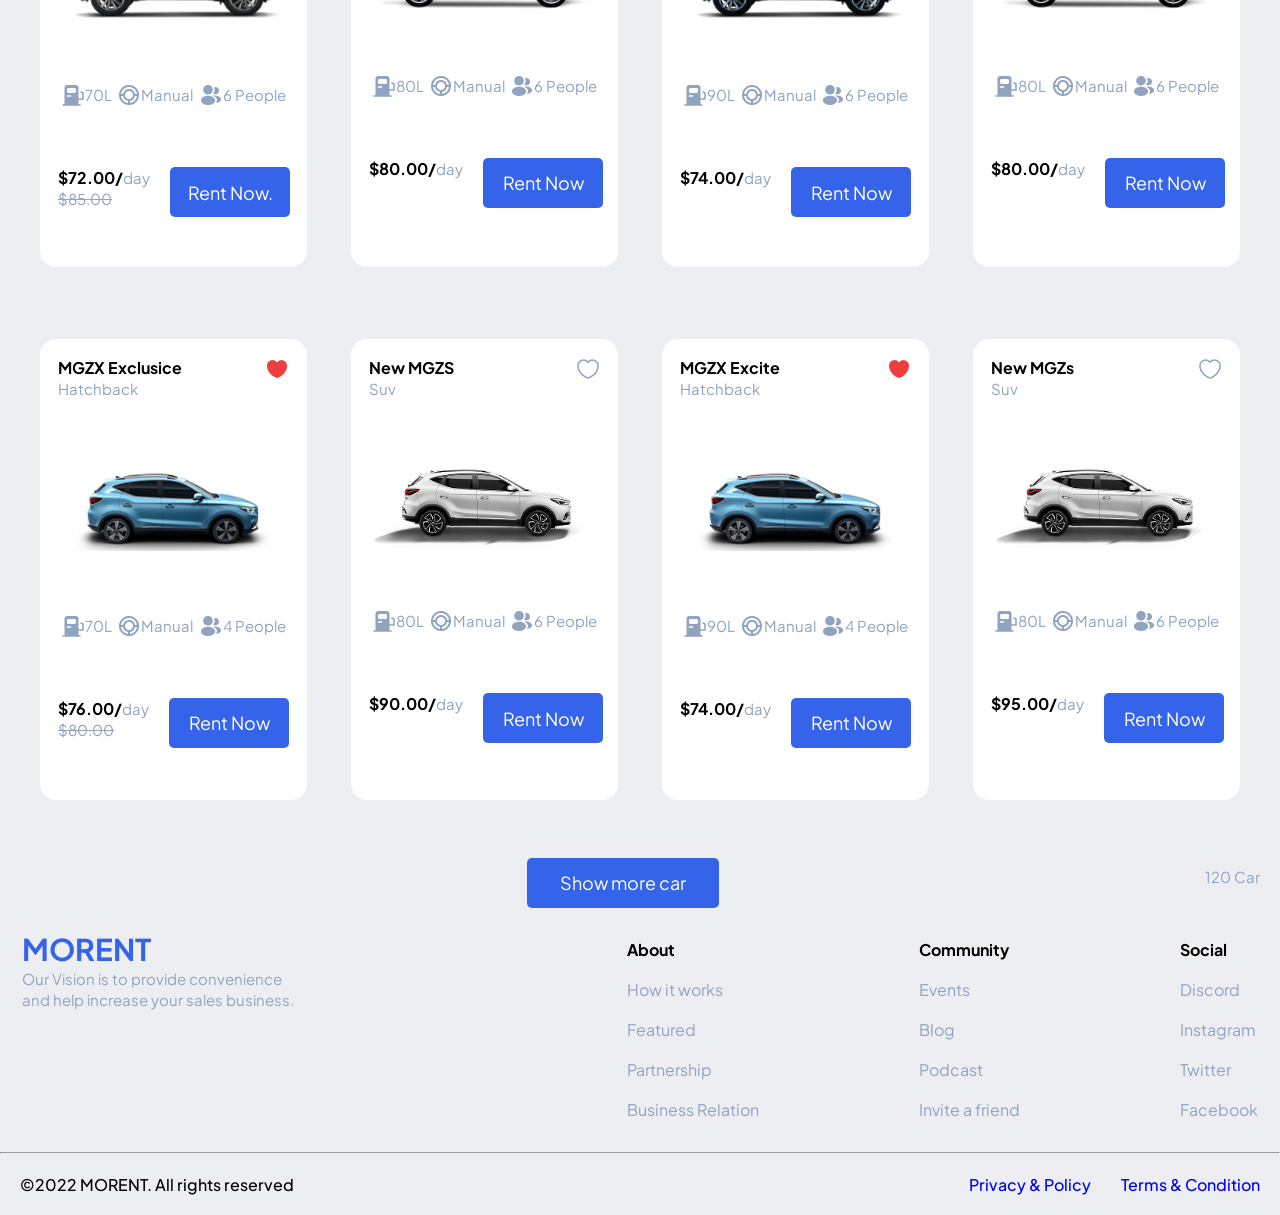
==== commit 240f79da: "Add background images for hero section and style adjustments" ====
--- a/index.html
+++ b/index.html
@@ -43,16 +43,22 @@
                 <h3>The Best Platform for Car Rental</h3>
                 <p>Ease of doing a car rental safely and reliably. Of course at a low price</p>
                 <a href="Payment car rent/payment.html" title="Rent Car"><button type="button">Rental Car</button></a>
+                 <div class="hero-cars">
+                    <img src="assets/images/bgcar1.png" alt="Bakcground car">
+                </div>
             </article>
             <article class="sec1b similar">
                 <h3>Easy way to rent a car at a low price</h3>
                 <p>Providing cheap car rental services and safe and comfortable facilities.</p>
                 <a href="Payment car rent/payment.html" title="Rent Car."><button type="button">Rental Car.</button></a>
+                 <div class="hero-cars">
+                    <img src="assets/images/bgcar2.png" alt="Bakcground car two">
+                </div>
             </article>
         </section>
         <section class="section2">
             <article class="pickup">
-                <img src="../assets/images/mark.png" alt="This is a mark pickup icon"> <span
+                <img src="assets/images/mark.png" alt="This is a mark pickup icon"> <span
                     class="pickdrop">Pick-Up</span>
                 <div class="sec2ai">
                     <form action="" class="location">
@@ -83,7 +89,7 @@
             <button type="button" class="sec2switch">&#x21C5;</button>
 
             <article class="drop-off" title="This is drop-off">
-                <img src="../assets/images/mark.png" alt="This is a mark pickup icon"> <span
+                <img src="assets/images/mark.png" alt="This is a mark pickup icon"> <span
                     class="pickdrop">Drop-Off</span>
                 <div class="sec2aii" title="This is  details container to display flex">
                     <form action="" class="location" title="This Drop-Off form">
--- a/styles/style.css
+++ b/styles/style.css
@@ -115,6 +115,14 @@
   cursor: pointer;
 }
 
+.hero-cars img {
+  display: block;
+  position: relative;
+  left: 35%;
+  width: 55%;
+  height: 40%;
+}
+
 .sec2switch {
   width: 60px;
   margin-top: 10px;
@@ -293,7 +301,7 @@
   display: none;
 }
 
-@media (max-width: 768px) {
+@media (max-width: 1015px) {
   .normal-header,
   .copyright,
   .popularheader,
@@ -367,16 +375,18 @@
 
   .section2 {
     display: grid;
+    grid-template-columns: 100%;
     justify-content: center;
-    width: 100%;
+    overflow: hidden;
+    margin: auto;
   }
 
   .pickup,
   .drop-off {
     border-radius: 8px;
-    width: 92%;
+    width: 90%;
     padding: 15px 12px;
-    margin: 1px auto;
+    margin: auto;
     overflow: hidden;
   }
 
@@ -415,8 +425,9 @@
 
   .rec-carcontainer {
     display: grid;
-    grid-template-columns: 100%;
+    grid-template-columns: 48% 48%;
     gap: 30px;
+    overflow: hidden;
   }
 
   .metax {
@@ -440,13 +451,17 @@
   }
 
   .rec-carcontainer .cardesign {
-    height: 280px;
+    height: min-content;
     width: 90%;
     margin: auto;
     margin-left: -6px;
     padding: 22px;
   }
 
+  .rec-carcontainer .cardesign .carprice {
+    padding: 10px;
+  }
+
   .rec-carcontainer .carimg {
     padding: 7%;
   }
@@ -457,29 +472,60 @@
 
   #detail-btn {
     margin: -17px 0 10px 1px;
+  }
+
+  footer,
+  .part1,
+  .last {
+    grid-template-columns: 100%;
+    overflow: hidden;
   }
 
   footer .part1 {
     display: grid;
     margin: 22px;
+    width: 100%;
+  }
+
+  .mobilecopyright {
+    display: flex;
+    margin: 20px;
+    font-weight: 500;
   }
 
   .footernav {
     display: grid;
+    grid-template-columns: 50% 50%;
+    gap: 10px;
+    width: 100%;
+  }
+
+  .privacy {
+    width: 100%;
+  }
+
+  .privacy ul {
+    display: flex;
+    justify-content: space-between;
+    text-align: center;
+  }
+
+  .mcopy {
+    text-align: center;
+    width: 100%;
+  }
+}
+
+@media (max-width: 550px) {
+  .rec-carcontainer {
+    grid-template-columns: 100%;
+    overflow: hidden;
+  }
+
+  .footernav {
     grid-template-columns: 100%;
     line-height: 30px;
     gap: 10px 55px;
     overflow: hidden;
   }
-
-  #footerprivacy ul {
-    gap: 55px;
-    overflow: hidden;
-  }
-
-  .mobilecopyright {
-    display: flex;
-    margin: 20px;
-    font-weight: 500;
-  }
-}
+}
